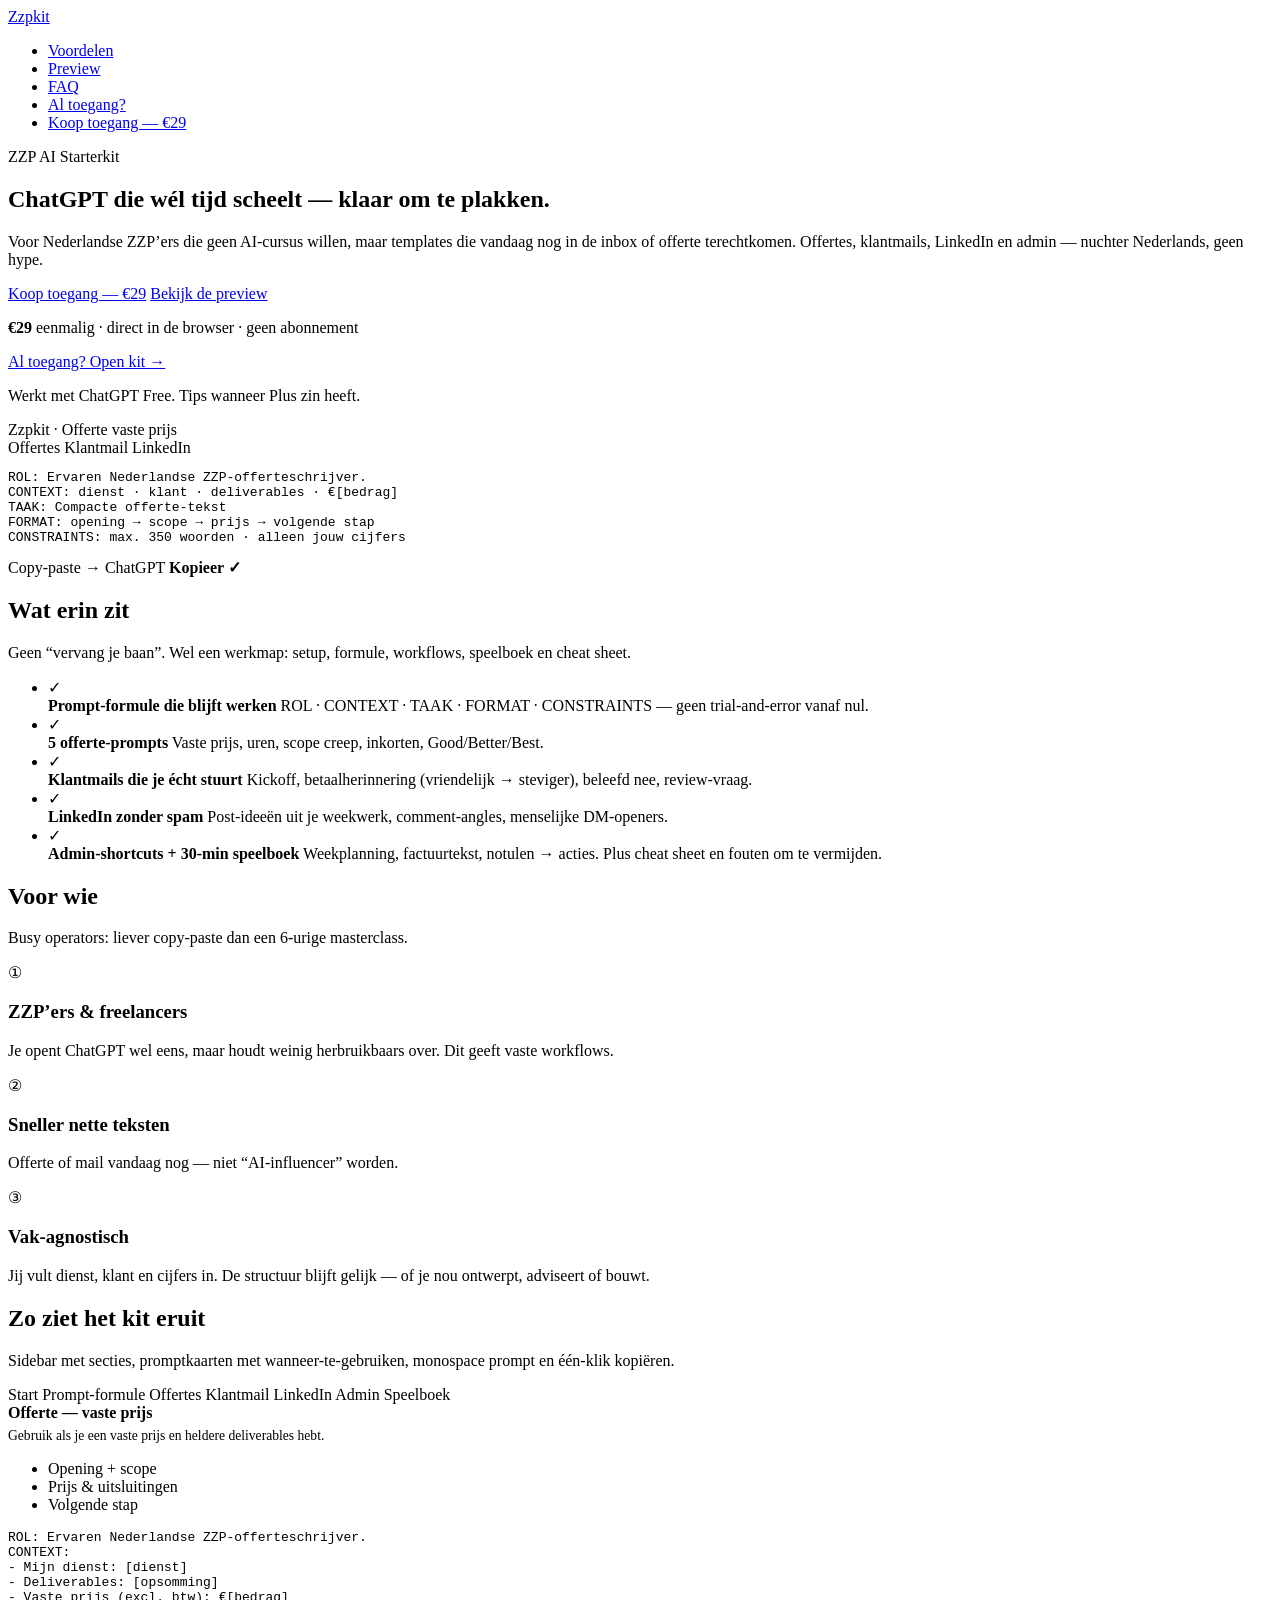
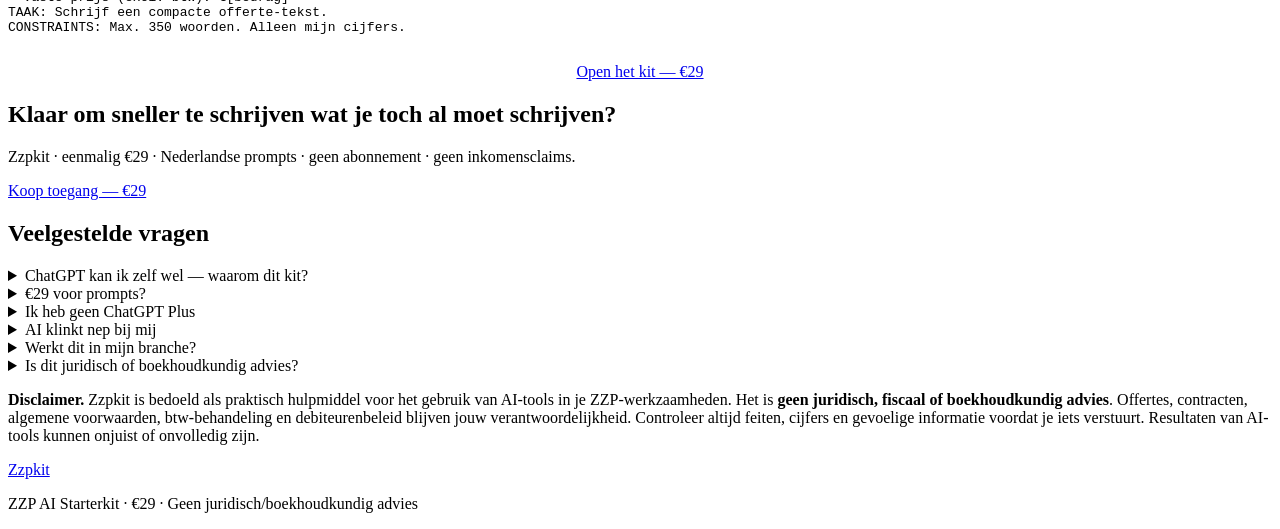
==== index.html @ 6aaef789 "Zzpkit site with access gate + Pages workflow" ====
<!DOCTYPE html>
<html lang="nl">
<head>
  <meta charset="utf-8" />
  <meta name="viewport" content="width=device-width, initial-scale=1" />
  <title>Zzpkit — ChatGPT-workflows voor ZZP’ers</title>
  <meta name="description" content="Zzpkit: kant-en-klare ChatGPT-prompts voor offertes, klantmails, LinkedIn en admin. Voor Nederlandse ZZP’ers. €29. Geen hype." />
  <link rel="icon" href="favicon.svg" type="image/svg+xml" />
  <link rel="preconnect" href="https://fonts.googleapis.com" />
  <link rel="preconnect" href="https://fonts.gstatic.com" crossorigin />
  <link href="https://fonts.googleapis.com/css2?family=DM+Sans:ital,opsz,wght@0,9..40,400;0,9..40,500;0,9..40,600;0,9..40,700;1,9..40,400&family=Fraunces:opsz,wght@9..144,500;9..144,600;9..144,700&family=IBM+Plex+Mono:wght@400;500&display=swap" rel="stylesheet" />
  <link rel="stylesheet" href="styles.css" />
</head>
<body>
  <header class="site-header">
    <div class="container inner">
      <a class="logo" href="index.html">Zzp<span>kit</span></a>
      <nav aria-label="Hoofdmenu">
        <ul class="nav-links">
          <li><a href="#voordelen">Voordelen</a></li>
          <li><a href="#preview">Preview</a></li>
          <li><a href="#faq">FAQ</a></li>
          <li><a href="app.html">Al toegang?</a></li>
          <li><a class="btn btn-primary btn-sm" href="app.html">Koop toegang — €29</a></li>
        </ul>
      </nav>
      <a class="btn btn-primary btn-sm" href="app.html" style="display:none" id="mobile-cta">€29</a>
    </div>
  </header>

  <main>
    <section class="hero">
      <div class="container hero-grid">
        <div>
          <p class="eyebrow">ZZP AI Starterkit</p>
          <h1>ChatGPT die wél tijd scheelt — klaar om te plakken.</h1>
          <p class="lead">
            Voor Nederlandse ZZP’ers die geen AI-cursus willen, maar templates die vandaag nog in de inbox of offerte terechtkomen.
            Offertes, klantmails, LinkedIn en admin — nuchter Nederlands, geen hype.
          </p>
          <div class="hero-cta">
            <a class="btn btn-primary" href="app.html">Koop toegang — €29</a>
            <a class="btn btn-ghost" href="#preview">Bekijk de preview</a>
          </div>
          <p class="price-tag"><strong>€29</strong> eenmalig · direct in de browser · geen abonnement</p>
          <p><a class="access-link" href="app.html">Al toegang? Open kit →</a></p>
          <p class="trust-line">Werkt met ChatGPT Free. Tips wanneer Plus zin heeft.</p>
        </div>

        <aside class="mock" aria-hidden="true">
          <div class="mock-bar">
            <span class="mock-dot"></span><span class="mock-dot"></span><span class="mock-dot"></span>
            <span class="mock-title">Zzpkit · Offerte vaste prijs</span>
          </div>
          <div class="mock-body">
            <div class="mock-row">
              <span class="mock-chip active">Offertes</span>
              <span class="mock-chip">Klantmail</span>
              <span class="mock-chip">LinkedIn</span>
            </div>
            <pre class="mock-prompt"><span class="hi">ROL:</span> Ervaren Nederlandse ZZP-offerteschrijver.
<span class="hi">CONTEXT:</span> dienst · klant · deliverables · €[bedrag]
<span class="hi">TAAK:</span> Compacte offerte-tekst
<span class="hi">FORMAT:</span> opening → scope → prijs → volgende stap
<span class="hi">CONSTRAINTS:</span> max. 350 woorden · alleen jouw cijfers</pre>
            <div class="mock-footer">
              <span>Copy-paste → ChatGPT</span>
              <span style="color:var(--teal);font-weight:600">Kopieer ✓</span>
            </div>
          </div>
        </aside>
      </div>
    </section>

    <section class="section section-alt" id="voordelen">
      <div class="container">
        <div class="section-head">
          <h2>Wat erin zit</h2>
          <p>Geen “vervang je baan”. Wel een werkmap: setup, formule, workflows, speelboek en cheat sheet.</p>
        </div>
        <ul class="benefit-list">
          <li>
            <span class="check" aria-hidden="true">✓</span>
            <div>
              <strong>Prompt-formule die blijft werken</strong>
              <span>ROL · CONTEXT · TAAK · FORMAT · CONSTRAINTS — geen trial-and-error vanaf nul.</span>
            </div>
          </li>
          <li>
            <span class="check" aria-hidden="true">✓</span>
            <div>
              <strong>5 offerte-prompts</strong>
              <span>Vaste prijs, uren, scope creep, inkorten, Good/Better/Best.</span>
            </div>
          </li>
          <li>
            <span class="check" aria-hidden="true">✓</span>
            <div>
              <strong>Klantmails die je écht stuurt</strong>
              <span>Kickoff, betaalherinnering (vriendelijk → steviger), beleefd nee, review-vraag.</span>
            </div>
          </li>
          <li>
            <span class="check" aria-hidden="true">✓</span>
            <div>
              <strong>LinkedIn zonder spam</strong>
              <span>Post-ideeën uit je weekwerk, comment-angles, menselijke DM-openers.</span>
            </div>
          </li>
          <li>
            <span class="check" aria-hidden="true">✓</span>
            <div>
              <strong>Admin-shortcuts + 30-min speelboek</strong>
              <span>Weekplanning, factuurtekst, notulen → acties. Plus cheat sheet en fouten om te vermijden.</span>
            </div>
          </li>
        </ul>
      </div>
    </section>

    <section class="section">
      <div class="container">
        <div class="section-head">
          <h2>Voor wie</h2>
          <p>Busy operators: liever copy-paste dan een 6-urige masterclass.</p>
        </div>
        <div class="grid-3">
          <article class="card">
            <div class="icon" aria-hidden="true">①</div>
            <h3>ZZP’ers &amp; freelancers</h3>
            <p>Je opent ChatGPT wel eens, maar houdt weinig herbruikbaars over. Dit geeft vaste workflows.</p>
          </article>
          <article class="card">
            <div class="icon" aria-hidden="true">②</div>
            <h3>Sneller nette teksten</h3>
            <p>Offerte of mail vandaag nog — niet “AI-influencer” worden.</p>
          </article>
          <article class="card">
            <div class="icon" aria-hidden="true">③</div>
            <h3>Vak-agnostisch</h3>
            <p>Jij vult dienst, klant en cijfers in. De structuur blijft gelijk — of je nou ontwerpt, adviseert of bouwt.</p>
          </article>
        </div>
      </div>
    </section>

    <section class="section section-alt" id="preview">
      <div class="container">
        <div class="section-head">
          <h2>Zo ziet het kit eruit</h2>
          <p>Sidebar met secties, promptkaarten met wanneer-te-gebruiken, monospace prompt en één-klik kopiëren.</p>
        </div>
        <div class="preview-frame">
          <div class="chrome" aria-hidden="true">
            <span class="on">Start</span>
            <span>Prompt-formule</span>
            <span>Offertes</span>
            <span>Klantmail</span>
            <span>LinkedIn</span>
            <span>Admin</span>
            <span>Speelboek</span>
          </div>
          <div class="preview-inner">
            <div class="preview-side">
              <strong style="font-family:var(--font-serif)">Offerte — vaste prijs</strong>
              <p style="margin:0.4rem 0 0;font-size:0.85rem;color:var(--muted)">Gebruik als je een vaste prijs en heldere deliverables hebt.</p>
              <ul>
                <li>Opening + scope</li>
                <li>Prijs &amp; uitsluitingen</li>
                <li>Volgende stap</li>
              </ul>
            </div>
            <pre class="preview-code">ROL: Ervaren Nederlandse ZZP-offerteschrijver.
CONTEXT:
- Mijn dienst: [dienst]
- Deliverables: [opsomming]
- Vaste prijs (excl. btw): €[bedrag]
TAAK: Schrijf een compacte offerte-tekst.
CONSTRAINTS: Max. 350 woorden. Alleen mijn cijfers.</pre>
          </div>
        </div>
        <p style="text-align:center;margin-top:1.75rem">
          <a class="btn btn-primary" href="app.html">Open het kit — €29</a>
        </p>
      </div>
    </section>

    <section class="section">
      <div class="container">
        <div class="cta-band">
          <h2>Klaar om sneller te schrijven wat je toch al moet schrijven?</h2>
          <p>Zzpkit · eenmalig €29 · Nederlandse prompts · geen abonnement · geen inkomensclaims.</p>
          <a class="btn btn-primary" href="app.html">Koop toegang — €29</a>
        </div>
      </div>
    </section>

    <section class="section section-alt" id="faq">
      <div class="container">
        <div class="section-head">
          <h2>Veelgestelde vragen</h2>
        </div>
        <div class="faq">
          <details>
            <summary>ChatGPT kan ik zelf wel — waarom dit kit?</summary>
            <p>Klopt. Dit scheelt je het uitzoekwerk: bewezen structuur + prompts voor de vier taken die ZZP’ers het meest tijd kosten.</p>
          </details>
          <details>
            <summary>€29 voor prompts?</summary>
            <p>Je koopt geen losse trucs, maar een werkmap: setup, formule, workflows, speelboek en cheat sheet. Eén nette offerte sneller = terugverdiend.</p>
          </details>
          <details>
            <summary>Ik heb geen ChatGPT Plus</summary>
            <p>Free is genoeg om te starten. In het kit staat wanneer Plus wél de moeite waard is.</p>
          </details>
          <details>
            <summary>AI klinkt nep bij mij</summary>
            <p>Daarom: jouw feiten eerst, AI schrijft het concept, jij stuurt. Plus een sectie over fouten — geen geheimen plakken, geen verzonnen prijzen.</p>
          </details>
          <details>
            <summary>Werkt dit in mijn branche?</summary>
            <p>De prompts zijn vak-agnostisch: jij vult dienst, klant en cijfers in. De structuur blijft gelijk.</p>
          </details>
          <details>
            <summary>Is dit juridisch of boekhoudkundig advies?</summary>
            <p>Nee. Zzpkit is een praktisch hulpmiddel voor AI-gebruik in je ZZP-werk. Offertes, voorwaarden en btw blijven jouw verantwoordelijkheid.</p>
          </details>
        </div>
        <p class="disclaimer">
          <strong>Disclaimer.</strong> Zzpkit is bedoeld als praktisch hulpmiddel voor het gebruik van AI-tools in je ZZP-werkzaamheden.
          Het is <strong>geen juridisch, fiscaal of boekhoudkundig advies</strong>. Offertes, contracten, algemene voorwaarden, btw-behandeling
          en debiteurenbeleid blijven jouw verantwoordelijkheid. Controleer altijd feiten, cijfers en gevoelige informatie voordat je iets verstuurt.
          Resultaten van AI-tools kunnen onjuist of onvolledig zijn.
        </p>
      </div>
    </section>
  </main>

  <footer class="site-footer">
    <div class="container inner">
      <a class="logo" href="index.html">Zzp<span>kit</span></a>
      <p>ZZP AI Starterkit · €29 · Geen juridisch/boekhoudkundig advies</p>
    </div>
  </footer>

  <script>
    // Show compact CTA on small screens when nav is hidden
    (function () {
      const cta = document.getElementById("mobile-cta");
      if (!cta) return;
      function sync() {
        cta.style.display = window.matchMedia("(max-width: 900px)").matches ? "inline-flex" : "none";
      }
      sync();
      window.addEventListener("resize", sync);
    })();
  </script>
</body>
</html>
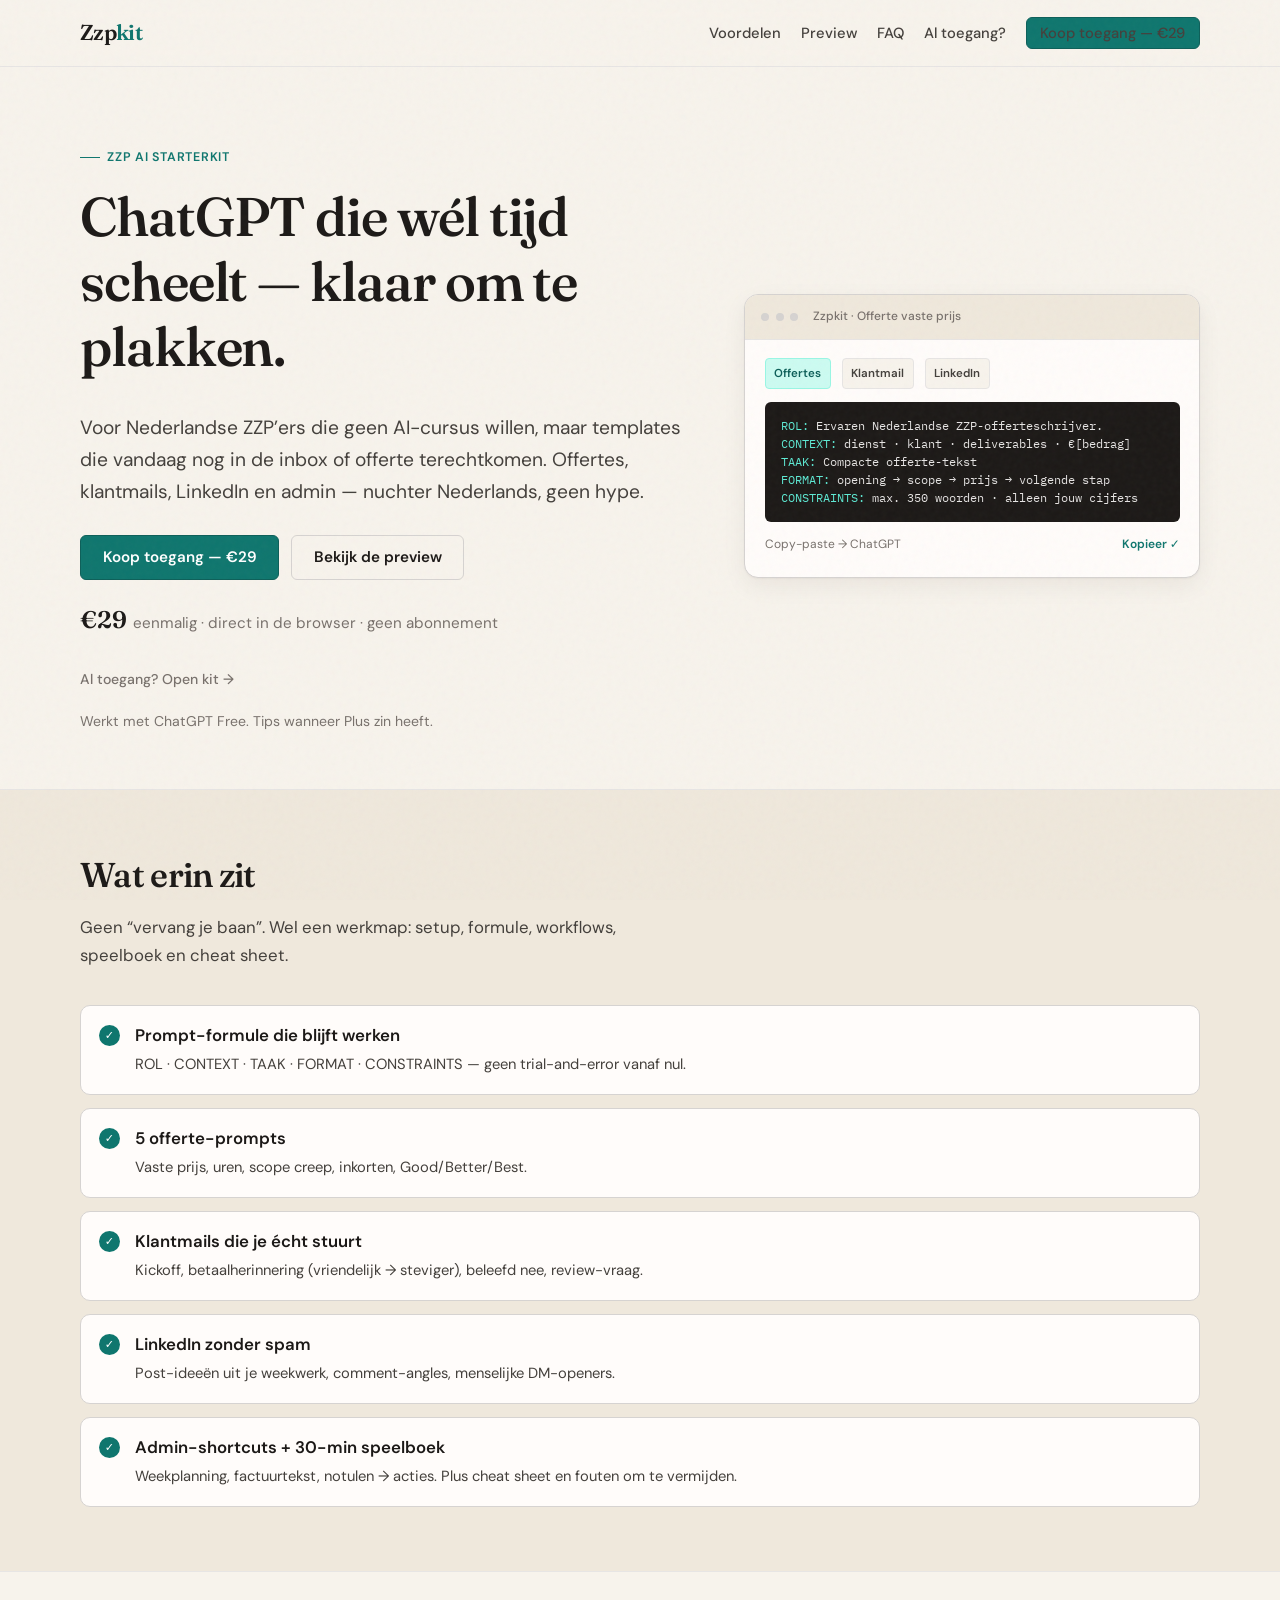
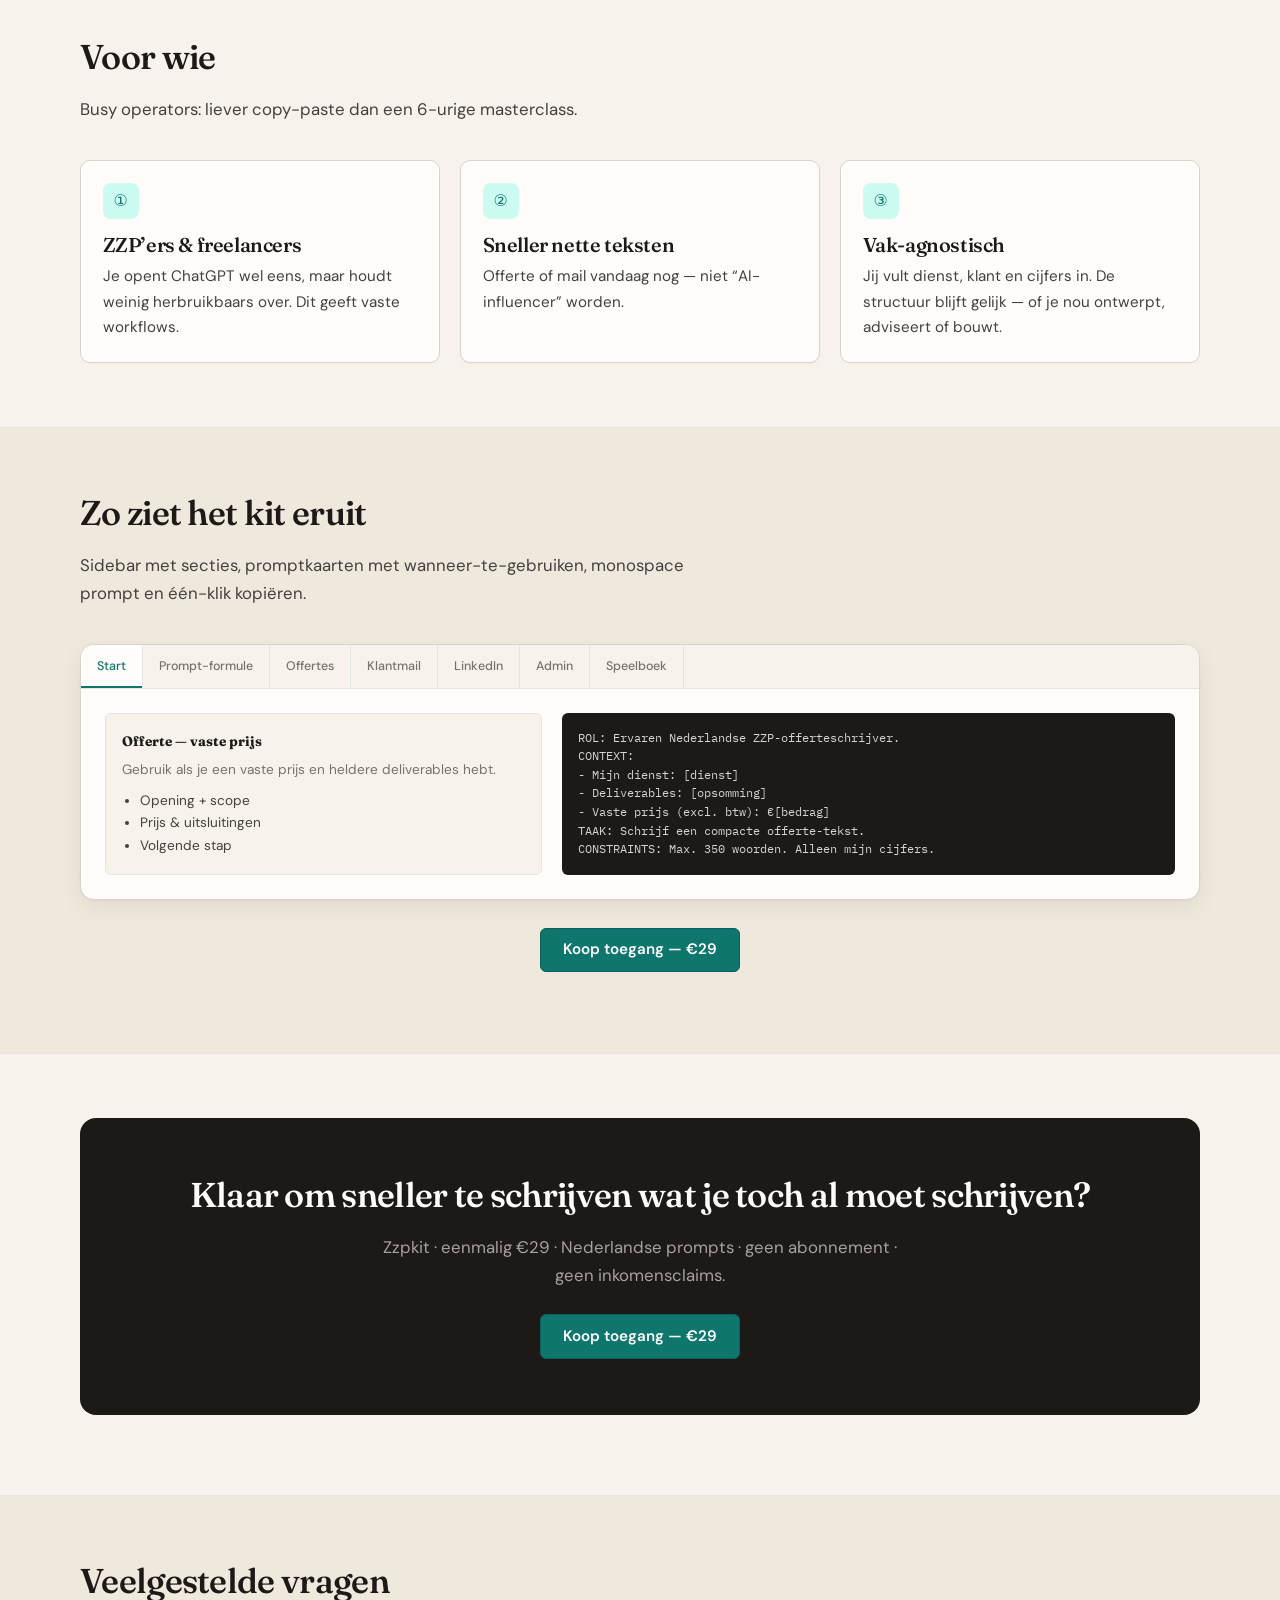
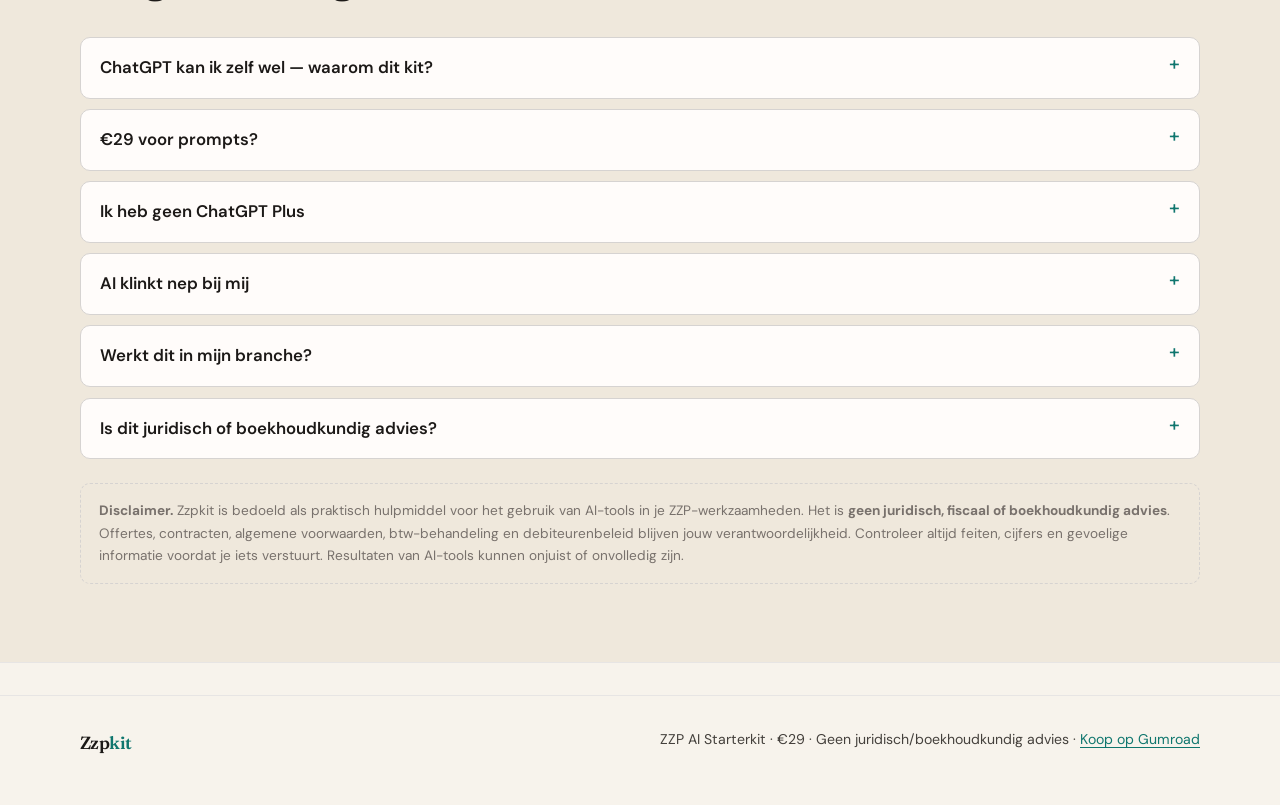
==== commit 46e9a1fa: "Point buy CTAs to Gumroad; add FREE_MARKETING.md" ====
--- a/index.html
+++ b/index.html
@@ -21,10 +21,10 @@
           <li><a href="#preview">Preview</a></li>
           <li><a href="#faq">FAQ</a></li>
           <li><a href="app.html">Al toegang?</a></li>
-          <li><a class="btn btn-primary btn-sm" href="app.html">Koop toegang — €29</a></li>
+          <li><a class="btn btn-primary btn-sm" href="https://gravesam.gumroad.com/l/srbbeq" target="_blank" rel="noopener">Koop toegang — €29</a></li>
         </ul>
       </nav>
-      <a class="btn btn-primary btn-sm" href="app.html" style="display:none" id="mobile-cta">€29</a>
+      <a class="btn btn-primary btn-sm" href="https://gravesam.gumroad.com/l/srbbeq" target="_blank" rel="noopener" style="display:none" id="mobile-cta">€29</a>
     </div>
   </header>
 
@@ -39,7 +39,7 @@
             Offertes, klantmails, LinkedIn en admin — nuchter Nederlands, geen hype.
           </p>
           <div class="hero-cta">
-            <a class="btn btn-primary" href="app.html">Koop toegang — €29</a>
+            <a class="btn btn-primary" href="https://gravesam.gumroad.com/l/srbbeq" target="_blank" rel="noopener">Koop toegang — €29</a>
             <a class="btn btn-ghost" href="#preview">Bekijk de preview</a>
           </div>
           <p class="price-tag"><strong>€29</strong> eenmalig · direct in de browser · geen abonnement</p>
@@ -180,7 +180,7 @@
           </div>
         </div>
         <p style="text-align:center;margin-top:1.75rem">
-          <a class="btn btn-primary" href="app.html">Open het kit — €29</a>
+          <a class="btn btn-primary" href="https://gravesam.gumroad.com/l/srbbeq" target="_blank" rel="noopener">Koop toegang — €29</a>
         </p>
       </div>
     </section>
@@ -190,7 +190,7 @@
         <div class="cta-band">
           <h2>Klaar om sneller te schrijven wat je toch al moet schrijven?</h2>
           <p>Zzpkit · eenmalig €29 · Nederlandse prompts · geen abonnement · geen inkomensclaims.</p>
-          <a class="btn btn-primary" href="app.html">Koop toegang — €29</a>
+          <a class="btn btn-primary" href="https://gravesam.gumroad.com/l/srbbeq" target="_blank" rel="noopener">Koop toegang — €29</a>
         </div>
       </div>
     </section>
@@ -239,7 +239,7 @@
   <footer class="site-footer">
     <div class="container inner">
       <a class="logo" href="index.html">Zzp<span>kit</span></a>
-      <p>ZZP AI Starterkit · €29 · Geen juridisch/boekhoudkundig advies</p>
+      <p>ZZP AI Starterkit · €29 · Geen juridisch/boekhoudkundig advies · <a href="https://gravesam.gumroad.com/l/srbbeq" target="_blank" rel="noopener">Koop op Gumroad</a></p>
     </div>
   </footer>
 
--- a/styles.css
+++ b/styles.css
@@ -0,0 +1,947 @@
+/* Zzpkit — warm paper product UI */
+:root {
+  --cream: #F7F3EC;
+  --cream-deep: #EFE8DC;
+  --ink: #1C1917;
+  --ink-soft: #44403C;
+  --muted: #78716C;
+  --teal: #0F766E;
+  --teal-dark: #0D5F59;
+  --teal-soft: #CCFBF1;
+  --stone: #D6D3D1;
+  --stone-soft: #E7E5E4;
+  --white: #FFFCFA;
+  --danger-soft: #FEF3C7;
+  --radius: 10px;
+  --radius-sm: 6px;
+  --shadow: 0 1px 2px rgba(28, 25, 23, 0.04), 0 8px 24px rgba(28, 25, 23, 0.06);
+  --font-serif: "Fraunces", "Newsreader", Georgia, serif;
+  --font-sans: "DM Sans", system-ui, sans-serif;
+  --font-mono: "IBM Plex Mono", "SF Mono", ui-monospace, monospace;
+  --max: 1120px;
+  --sidebar: 240px;
+}
+
+*, *::before, *::after { box-sizing: border-box; }
+
+html { scroll-behavior: smooth; }
+
+body {
+  margin: 0;
+  font-family: var(--font-sans);
+  font-size: 1.05rem;
+  line-height: 1.65;
+  color: var(--ink);
+  background: var(--cream);
+  -webkit-font-smoothing: antialiased;
+}
+
+/* Subtle paper grain */
+body::before {
+  content: "";
+  pointer-events: none;
+  position: fixed;
+  inset: 0;
+  z-index: 9999;
+  opacity: 0.035;
+  background-image: url("data:image/svg+xml,%3Csvg viewBox='0 0 200 200' xmlns='http://www.w3.org/2000/svg'%3E%3Cfilter id='n'%3E%3CfeTurbulence type='fractalNoise' baseFrequency='0.85' numOctaves='4' stitchTiles='stitch'/%3E%3C/filter%3E%3Crect width='100%25' height='100%25' filter='url(%23n)'/%3E%3C/svg%3E");
+}
+
+img, svg { display: block; max-width: 100%; }
+
+a {
+  color: var(--teal);
+  text-decoration-thickness: 1px;
+  text-underline-offset: 3px;
+}
+a:hover { color: var(--teal-dark); }
+
+:focus-visible {
+  outline: 2px solid var(--teal);
+  outline-offset: 3px;
+}
+
+h1, h2, h3, .serif {
+  font-family: var(--font-serif);
+  font-weight: 550;
+  letter-spacing: -0.02em;
+  line-height: 1.2;
+  color: var(--ink);
+}
+
+h1 { font-size: clamp(2.2rem, 5vw, 3.4rem); margin: 0 0 0.6em; }
+h2 { font-size: clamp(1.6rem, 3vw, 2.15rem); margin: 0 0 0.55em; }
+h3 { font-size: 1.25rem; margin: 0 0 0.4em; }
+
+p { margin: 0 0 1em; color: var(--ink-soft); }
+.lead { font-size: 1.2rem; color: var(--ink-soft); max-width: 38em; }
+
+.container {
+  width: min(100% - 2.5rem, var(--max));
+  margin-inline: auto;
+}
+
+/* —— Buttons —— */
+.btn {
+  display: inline-flex;
+  align-items: center;
+  justify-content: center;
+  gap: 0.5rem;
+  font-family: var(--font-sans);
+  font-size: 0.95rem;
+  font-weight: 600;
+  line-height: 1;
+  padding: 0.85rem 1.35rem;
+  border-radius: var(--radius-sm);
+  border: 1px solid transparent;
+  cursor: pointer;
+  text-decoration: none;
+  transition: background 0.15s ease, color 0.15s ease, border-color 0.15s ease, transform 0.1s ease;
+}
+.btn:active { transform: translateY(1px); }
+.btn-primary {
+  background: var(--teal);
+  color: #fff;
+  border-color: var(--teal-dark);
+}
+.btn-primary:hover { background: var(--teal-dark); color: #fff; }
+.btn-ghost {
+  background: transparent;
+  color: var(--ink);
+  border-color: var(--stone);
+}
+.btn-ghost:hover { background: var(--cream-deep); color: var(--ink); }
+.btn-sm {
+  padding: 0.5rem 0.85rem;
+  font-size: 0.82rem;
+  font-weight: 600;
+}
+.btn-copy {
+  background: var(--white);
+  border: 1px solid var(--stone);
+  color: var(--ink);
+  flex-shrink: 0;
+}
+.btn-copy:hover { border-color: var(--teal); color: var(--teal); }
+.btn-copy.is-copied {
+  background: var(--teal-soft);
+  border-color: var(--teal);
+  color: var(--teal-dark);
+}
+
+/* —— Site header (marketing) —— */
+.site-header {
+  position: sticky;
+  top: 0;
+  z-index: 50;
+  background: rgba(247, 243, 236, 0.88);
+  backdrop-filter: blur(10px);
+  border-bottom: 1px solid var(--stone-soft);
+}
+.site-header .inner {
+  display: flex;
+  align-items: center;
+  justify-content: space-between;
+  padding: 0.95rem 0;
+  gap: 1rem;
+}
+.logo {
+  font-family: var(--font-serif);
+  font-size: 1.35rem;
+  font-weight: 600;
+  color: var(--ink);
+  text-decoration: none;
+  letter-spacing: -0.03em;
+}
+.logo span { color: var(--teal); }
+.nav-links {
+  display: flex;
+  align-items: center;
+  gap: 1.25rem;
+  list-style: none;
+  margin: 0;
+  padding: 0;
+}
+.nav-links a {
+  color: var(--ink-soft);
+  text-decoration: none;
+  font-size: 0.92rem;
+  font-weight: 500;
+}
+.nav-links a:hover { color: var(--ink); }
+
+/* —— Hero —— */
+.hero {
+  padding: 4.5rem 0 3.5rem;
+  position: relative;
+}
+.hero-grid {
+  display: grid;
+  grid-template-columns: 1.15fr 0.85fr;
+  gap: 3rem;
+  align-items: center;
+}
+.eyebrow {
+  display: inline-flex;
+  align-items: center;
+  gap: 0.45rem;
+  font-size: 0.78rem;
+  letter-spacing: 0.06em;
+  text-transform: uppercase;
+  color: var(--teal);
+  margin-bottom: 1rem;
+  font-weight: 600;
+}
+.eyebrow::before {
+  content: "";
+  width: 1.25rem;
+  height: 1px;
+  background: var(--teal);
+}
+.hero-cta {
+  display: flex;
+  flex-wrap: wrap;
+  gap: 0.75rem;
+  margin: 1.75rem 0 1.25rem;
+}
+.price-tag {
+  display: inline-flex;
+  align-items: baseline;
+  gap: 0.4rem;
+  font-size: 0.95rem;
+  color: var(--muted);
+}
+.price-tag strong {
+  font-family: var(--font-serif);
+  font-size: 1.5rem;
+  color: var(--ink);
+  font-weight: 600;
+}
+.trust-line {
+  font-size: 0.88rem;
+  color: var(--muted);
+  margin: 0;
+}
+
+/* UI mock card */
+.mock {
+  background: var(--white);
+  border: 1px solid var(--stone);
+  border-radius: 14px;
+  box-shadow: var(--shadow);
+  overflow: hidden;
+}
+.mock-bar {
+  display: flex;
+  align-items: center;
+  gap: 0.4rem;
+  padding: 0.75rem 1rem;
+  background: var(--cream-deep);
+  border-bottom: 1px solid var(--stone-soft);
+}
+.mock-dot {
+  width: 8px; height: 8px; border-radius: 50%;
+  background: var(--stone);
+}
+.mock-title {
+  margin-left: 0.5rem;
+  font-size: 0.75rem;
+  color: var(--muted);
+  font-weight: 500;
+}
+.mock-body { padding: 1.15rem 1.2rem 1.35rem; }
+.mock-row {
+  display: flex;
+  gap: 0.65rem;
+  margin-bottom: 0.85rem;
+}
+.mock-chip {
+  font-size: 0.72rem;
+  font-weight: 600;
+  padding: 0.3rem 0.55rem;
+  border-radius: 4px;
+  background: var(--cream);
+  border: 1px solid var(--stone-soft);
+  color: var(--ink-soft);
+}
+.mock-chip.active {
+  background: var(--teal-soft);
+  border-color: #99F6E4;
+  color: var(--teal-dark);
+}
+.mock-prompt {
+  font-family: var(--font-mono);
+  font-size: 0.72rem;
+  line-height: 1.55;
+  background: #1C1917;
+  color: #E7E5E4;
+  padding: 0.95rem 1rem;
+  border-radius: var(--radius-sm);
+  white-space: pre-wrap;
+  margin: 0 0 0.85rem;
+}
+.mock-prompt .hi { color: #5EEAD4; }
+.mock-footer {
+  display: flex;
+  justify-content: space-between;
+  align-items: center;
+  font-size: 0.75rem;
+  color: var(--muted);
+}
+
+/* —— Sections —— */
+.section { padding: 4rem 0; }
+.section-alt { background: var(--cream-deep); border-block: 1px solid var(--stone-soft); }
+.section-head {
+  max-width: 36em;
+  margin-bottom: 2.25rem;
+}
+.section-head p { margin-bottom: 0; }
+
+.grid-3 {
+  display: grid;
+  grid-template-columns: repeat(3, 1fr);
+  gap: 1.25rem;
+}
+.grid-2 {
+  display: grid;
+  grid-template-columns: repeat(2, 1fr);
+  gap: 1.25rem;
+}
+
+.card {
+  background: var(--white);
+  border: 1px solid var(--stone);
+  border-radius: var(--radius);
+  padding: 1.4rem 1.35rem;
+  box-shadow: 0 1px 0 rgba(28,25,23,0.03);
+}
+.card .icon {
+  width: 36px; height: 36px;
+  display: grid; place-items: center;
+  border-radius: 8px;
+  background: var(--teal-soft);
+  color: var(--teal);
+  margin-bottom: 0.9rem;
+  font-size: 1rem;
+}
+.card h3 { margin-bottom: 0.35em; }
+.card p:last-child { margin-bottom: 0; font-size: 0.95rem; }
+
+.benefit-list {
+  list-style: none;
+  margin: 0;
+  padding: 0;
+  display: grid;
+  gap: 0.85rem;
+}
+.benefit-list li {
+  display: grid;
+  grid-template-columns: 1.5rem 1fr;
+  gap: 0.75rem;
+  align-items: start;
+  padding: 1rem 1.1rem;
+  background: var(--white);
+  border: 1px solid var(--stone);
+  border-radius: var(--radius);
+}
+.benefit-list .check {
+  width: 1.35rem; height: 1.35rem;
+  border-radius: 50%;
+  background: var(--teal);
+  color: #fff;
+  display: grid; place-items: center;
+  font-size: 0.7rem;
+  margin-top: 0.15rem;
+}
+.benefit-list strong { display: block; color: var(--ink); font-weight: 600; }
+.benefit-list span { font-size: 0.92rem; color: var(--ink-soft); }
+
+/* Preview strip */
+.preview-frame {
+  border: 1px solid var(--stone);
+  border-radius: 14px;
+  overflow: hidden;
+  background: var(--white);
+  box-shadow: var(--shadow);
+}
+.preview-frame .chrome {
+  display: flex;
+  gap: 0;
+  border-bottom: 1px solid var(--stone-soft);
+  background: var(--cream);
+  overflow-x: auto;
+}
+.preview-frame .chrome span {
+  padding: 0.7rem 1rem;
+  font-size: 0.78rem;
+  font-weight: 500;
+  color: var(--muted);
+  white-space: nowrap;
+  border-right: 1px solid var(--stone-soft);
+}
+.preview-frame .chrome span.on {
+  background: var(--white);
+  color: var(--teal);
+  box-shadow: inset 0 -2px 0 var(--teal);
+}
+.preview-inner { padding: 1.5rem; display: grid; grid-template-columns: 1fr 1.4fr; gap: 1.25rem; }
+.preview-side {
+  background: var(--cream);
+  border: 1px solid var(--stone-soft);
+  border-radius: var(--radius-sm);
+  padding: 1rem;
+  font-size: 0.85rem;
+}
+.preview-side ul { margin: 0.5rem 0 0; padding-left: 1.1rem; color: var(--ink-soft); }
+.preview-code {
+  font-family: var(--font-mono);
+  font-size: 0.75rem;
+  line-height: 1.55;
+  background: #1C1917;
+  color: #D6D3D1;
+  padding: 1rem;
+  border-radius: var(--radius-sm);
+  margin: 0;
+  white-space: pre-wrap;
+}
+
+/* CTA band */
+.cta-band {
+  text-align: center;
+  padding: 3.5rem 1.5rem;
+  background: var(--ink);
+  color: #E7E5E4;
+  border-radius: 16px;
+  margin: 0 0 1rem;
+}
+.cta-band h2 { color: #FFFCFA; }
+.cta-band p { color: #A8A29E; max-width: 32em; margin-inline: auto; }
+.cta-band .btn-primary { margin-top: 0.5rem; }
+
+/* FAQ */
+.faq details {
+  background: var(--white);
+  border: 1px solid var(--stone);
+  border-radius: var(--radius);
+  padding: 1rem 1.2rem;
+  margin-bottom: 0.65rem;
+}
+.faq summary {
+  cursor: pointer;
+  font-weight: 600;
+  color: var(--ink);
+  list-style: none;
+  display: flex;
+  justify-content: space-between;
+  gap: 1rem;
+}
+.faq summary::-webkit-details-marker { display: none; }
+.faq summary::after {
+  content: "+";
+  color: var(--teal);
+  font-weight: 500;
+  font-size: 1.2rem;
+  line-height: 1;
+}
+.faq details[open] summary::after { content: "−"; }
+.faq details p {
+  margin: 0.75rem 0 0.15rem;
+  font-size: 0.95rem;
+}
+
+.disclaimer {
+  font-size: 0.85rem;
+  color: var(--muted);
+  background: var(--cream-deep);
+  border: 1px dashed var(--stone);
+  border-radius: var(--radius);
+  padding: 1rem 1.15rem;
+  margin-top: 1.5rem;
+}
+
+/* Footer */
+.site-footer {
+  border-top: 1px solid var(--stone-soft);
+  padding: 2rem 0 2.5rem;
+  margin-top: 2rem;
+}
+.site-footer .inner {
+  display: flex;
+  flex-wrap: wrap;
+  justify-content: space-between;
+  gap: 1rem;
+  font-size: 0.88rem;
+  color: var(--muted);
+}
+.site-footer .logo { font-size: 1.1rem; }
+
+/* ========================================
+   APP LAYOUT
+   ======================================== */
+.app-body { min-height: 100vh; }
+
+.app-top {
+  position: sticky;
+  top: 0;
+  z-index: 60;
+  display: flex;
+  align-items: center;
+  justify-content: space-between;
+  gap: 1rem;
+  padding: 0.75rem 1.25rem;
+  background: rgba(247, 243, 236, 0.92);
+  backdrop-filter: blur(10px);
+  border-bottom: 1px solid var(--stone);
+}
+.app-top .brand {
+  font-family: var(--font-serif);
+  font-weight: 600;
+  font-size: 1.15rem;
+  text-decoration: none;
+  color: var(--ink);
+}
+.app-top .brand span { color: var(--teal); }
+.app-top-meta {
+  display: flex;
+  align-items: center;
+  gap: 0.75rem;
+  font-size: 0.82rem;
+  color: var(--muted);
+}
+.app-shell {
+  display: grid;
+  grid-template-columns: var(--sidebar) 1fr;
+  min-height: calc(100vh - 53px);
+}
+
+.app-nav {
+  position: sticky;
+  top: 53px;
+  align-self: start;
+  height: calc(100vh - 53px);
+  overflow-y: auto;
+  padding: 1.25rem 0.85rem;
+  border-right: 1px solid var(--stone);
+  background: var(--cream);
+}
+.app-nav-label {
+  font-size: 0.7rem;
+  font-weight: 600;
+  letter-spacing: 0.08em;
+  text-transform: uppercase;
+  color: var(--muted);
+  padding: 0 0.65rem 0.55rem;
+}
+.app-nav button {
+  width: 100%;
+  text-align: left;
+  font-family: var(--font-sans);
+  font-size: 0.9rem;
+  font-weight: 500;
+  color: var(--ink-soft);
+  background: transparent;
+  border: 1px solid transparent;
+  border-radius: var(--radius-sm);
+  padding: 0.55rem 0.65rem;
+  cursor: pointer;
+  margin-bottom: 0.15rem;
+}
+.app-nav button:hover {
+  background: var(--cream-deep);
+  color: var(--ink);
+}
+.app-nav button.is-active {
+  background: var(--white);
+  border-color: var(--stone);
+  color: var(--teal-dark);
+  font-weight: 600;
+  box-shadow: 0 1px 0 rgba(28,25,23,0.03);
+}
+
+.app-mobile-tabs {
+  display: none;
+  gap: 0.4rem;
+  overflow-x: auto;
+  padding: 0.65rem 1rem;
+  border-bottom: 1px solid var(--stone-soft);
+  background: var(--cream-deep);
+  -webkit-overflow-scrolling: touch;
+}
+.app-mobile-tabs button {
+  flex: 0 0 auto;
+  font-family: var(--font-sans);
+  font-size: 0.78rem;
+  font-weight: 600;
+  padding: 0.45rem 0.75rem;
+  border-radius: 999px;
+  border: 1px solid var(--stone);
+  background: var(--white);
+  color: var(--ink-soft);
+  cursor: pointer;
+  white-space: nowrap;
+}
+.app-mobile-tabs button.is-active {
+  background: var(--teal);
+  border-color: var(--teal-dark);
+  color: #fff;
+}
+
+.app-main {
+  padding: 2rem 2.25rem 4rem;
+  max-width: 820px;
+}
+.app-section { display: none; }
+.app-section.is-visible { display: block; animation: fadeIn 0.25s ease; }
+@keyframes fadeIn {
+  from { opacity: 0; transform: translateY(6px); }
+  to { opacity: 1; transform: none; }
+}
+
+.app-section > .intro {
+  margin-bottom: 1.75rem;
+  padding-bottom: 1.25rem;
+  border-bottom: 1px solid var(--stone-soft);
+}
+.app-section > .intro p { margin-bottom: 0; }
+
+.note {
+  font-size: 0.9rem;
+  background: var(--white);
+  border: 1px solid var(--stone);
+  border-left: 3px solid var(--teal);
+  border-radius: var(--radius-sm);
+  padding: 0.85rem 1rem;
+  margin: 1rem 0 1.5rem;
+  color: var(--ink-soft);
+}
+
+.prompt-card {
+  background: var(--white);
+  border: 1px solid var(--stone);
+  border-radius: var(--radius);
+  margin-bottom: 1.15rem;
+  overflow: hidden;
+}
+.prompt-card-head {
+  display: flex;
+  flex-wrap: wrap;
+  align-items: flex-start;
+  justify-content: space-between;
+  gap: 0.75rem;
+  padding: 1.05rem 1.15rem 0.85rem;
+}
+.prompt-card-head h3 { margin: 0 0 0.25em; font-size: 1.1rem; }
+.when {
+  font-size: 0.88rem;
+  color: var(--muted);
+  margin: 0;
+}
+.prompt-body {
+  margin: 0 1.15rem 1.15rem;
+  padding: 1rem 1.05rem;
+  background: #1C1917;
+  color: #E7E5E4;
+  border-radius: var(--radius-sm);
+  font-family: var(--font-mono);
+  font-size: 0.78rem;
+  line-height: 1.6;
+  white-space: pre-wrap;
+  overflow-x: auto;
+  max-height: 420px;
+  overflow-y: auto;
+}
+
+.skeleton-box {
+  background: var(--white);
+  border: 1px solid var(--stone);
+  border-radius: var(--radius);
+  padding: 1.15rem;
+  margin-bottom: 1rem;
+}
+.skeleton-box pre {
+  margin: 0;
+  font-family: var(--font-mono);
+  font-size: 0.85rem;
+  line-height: 1.65;
+  white-space: pre-wrap;
+  color: var(--ink);
+}
+
+.upgrade-list {
+  list-style: none;
+  padding: 0;
+  margin: 0;
+  display: grid;
+  gap: 0.55rem;
+}
+.upgrade-list li {
+  padding: 0.75rem 0.95rem;
+  background: var(--white);
+  border: 1px solid var(--stone-soft);
+  border-radius: var(--radius-sm);
+  font-size: 0.95rem;
+  color: var(--ink-soft);
+}
+.upgrade-list li::before {
+  content: counter(step) ". ";
+  counter-increment: step;
+  font-weight: 700;
+  color: var(--teal);
+  font-family: var(--font-serif);
+}
+.upgrade-list { counter-reset: step; }
+
+.setup-ol {
+  margin: 0 0 1rem;
+  padding-left: 1.25rem;
+  color: var(--ink-soft);
+}
+.setup-ol li { margin-bottom: 0.45rem; }
+
+.table-wrap {
+  overflow-x: auto;
+  border: 1px solid var(--stone);
+  border-radius: var(--radius);
+  background: var(--white);
+}
+table.play {
+  width: 100%;
+  border-collapse: collapse;
+  font-size: 0.92rem;
+}
+table.play th, table.play td {
+  text-align: left;
+  padding: 0.85rem 1rem;
+  border-bottom: 1px solid var(--stone-soft);
+  vertical-align: top;
+}
+table.play th {
+  background: var(--cream-deep);
+  font-size: 0.75rem;
+  text-transform: uppercase;
+  letter-spacing: 0.05em;
+  color: var(--muted);
+  font-weight: 600;
+}
+table.play tr:last-child td { border-bottom: 0; }
+table.play td:first-child {
+  font-family: var(--font-mono);
+  font-size: 0.8rem;
+  color: var(--teal-dark);
+  white-space: nowrap;
+  width: 5.5rem;
+}
+
+.fault-grid {
+  display: grid;
+  gap: 0.75rem;
+}
+.fault {
+  background: var(--white);
+  border: 1px solid var(--stone);
+  border-radius: var(--radius);
+  padding: 1rem 1.15rem;
+}
+.fault h3 { font-size: 1.05rem; margin-bottom: 0.25em; }
+.fault p { margin: 0; font-size: 0.92rem; }
+
+.cheat-grid {
+  display: grid;
+  gap: 0.55rem;
+}
+.cheat-row {
+  display: grid;
+  grid-template-columns: 8.5rem 1fr;
+  gap: 1rem;
+  padding: 0.85rem 1rem;
+  background: var(--white);
+  border: 1px solid var(--stone);
+  border-radius: var(--radius-sm);
+  font-size: 0.92rem;
+}
+.cheat-row dt {
+  font-weight: 700;
+  color: var(--teal-dark);
+  font-size: 0.82rem;
+  letter-spacing: 0.02em;
+}
+.cheat-row dd { margin: 0; color: var(--ink-soft); }
+
+.app-disclaimer {
+  margin-top: 2.5rem;
+  font-size: 0.8rem;
+  color: var(--muted);
+  border-top: 1px solid var(--stone-soft);
+  padding-top: 1.25rem;
+}
+
+/* Toast */
+.toast {
+  position: fixed;
+  bottom: 1.5rem;
+  right: 1.5rem;
+  background: var(--ink);
+  color: #fff;
+  padding: 0.7rem 1.1rem;
+  border-radius: var(--radius-sm);
+  font-size: 0.85rem;
+  font-weight: 500;
+  opacity: 0;
+  pointer-events: none;
+  transform: translateY(8px);
+  transition: opacity 0.2s ease, transform 0.2s ease;
+  z-index: 100;
+}
+.toast.show { opacity: 1; transform: none; }
+
+/* Responsive */
+@media (max-width: 900px) {
+  .hero-grid { grid-template-columns: 1fr; gap: 2rem; }
+  .grid-3 { grid-template-columns: 1fr; }
+  .grid-2 { grid-template-columns: 1fr; }
+  .preview-inner { grid-template-columns: 1fr; }
+  .nav-links { display: none; }
+  .app-shell { grid-template-columns: 1fr; }
+  .app-nav { display: none; }
+  .app-mobile-tabs { display: flex; }
+  .app-main { padding: 1.35rem 1.1rem 3rem; }
+  .cheat-row { grid-template-columns: 1fr; gap: 0.25rem; }
+}
+
+@media (max-width: 560px) {
+  .hero { padding: 2.75rem 0 2rem; }
+  .section { padding: 2.75rem 0; }
+  .container { width: min(100% - 1.5rem, var(--max)); }
+}
+
+/* —— Soft access gate —— */
+body.is-gated > .app-top,
+body.is-gated > .app-mobile-tabs,
+body.is-gated > .app-shell,
+body.is-gated > .toast {
+  visibility: hidden;
+  pointer-events: none;
+}
+
+.gate {
+  position: fixed;
+  inset: 0;
+  z-index: 200;
+  display: flex;
+  align-items: center;
+  justify-content: center;
+  padding: 1.5rem;
+  background: var(--cream);
+}
+
+.gate-card {
+  width: min(100%, 420px);
+  background: var(--white);
+  border: 1px solid var(--stone);
+  border-radius: 14px;
+  box-shadow: var(--shadow);
+  padding: 2rem 1.75rem 1.75rem;
+}
+
+.gate-eyebrow {
+  display: inline-flex;
+  align-items: center;
+  gap: 0.45rem;
+  font-size: 0.72rem;
+  font-weight: 600;
+  letter-spacing: 0.06em;
+  text-transform: uppercase;
+  color: var(--teal);
+  margin: 0 0 0.75rem;
+}
+
+.gate-eyebrow::before {
+  content: "";
+  width: 1.1rem;
+  height: 1px;
+  background: var(--teal);
+}
+
+.gate-title {
+  font-size: clamp(1.55rem, 4vw, 1.85rem);
+  margin: 0 0 0.5rem;
+}
+
+.gate-lead {
+  font-size: 0.98rem;
+  color: var(--ink-soft);
+  margin: 0 0 1.35rem;
+}
+
+.gate-form {
+  display: flex;
+  flex-direction: column;
+  gap: 0.55rem;
+}
+
+.gate-label {
+  font-size: 0.82rem;
+  font-weight: 600;
+  color: var(--ink);
+}
+
+.gate-input {
+  font-family: var(--font-mono);
+  font-size: 1rem;
+  letter-spacing: 0.04em;
+  padding: 0.85rem 1rem;
+  border: 1px solid var(--stone);
+  border-radius: var(--radius-sm);
+  background: var(--cream);
+  color: var(--ink);
+  width: 100%;
+}
+
+.gate-input:focus {
+  outline: none;
+  border-color: var(--teal);
+  box-shadow: 0 0 0 3px var(--teal-soft);
+}
+
+.gate-input[aria-invalid="true"] {
+  border-color: #B45309;
+  background: var(--danger-soft);
+}
+
+.gate-error {
+  margin: 0;
+  font-size: 0.85rem;
+  color: #92400E;
+}
+
+.gate-submit {
+  margin-top: 0.35rem;
+  width: 100%;
+}
+
+.gate-hint {
+  margin: 1.25rem 0 0;
+  font-size: 0.85rem;
+  color: var(--muted);
+  text-align: center;
+}
+
+.gate-hint a {
+  font-weight: 500;
+}
+
+.access-link {
+  display: inline-block;
+  margin-top: 0.85rem;
+  font-size: 0.88rem;
+  font-weight: 500;
+  color: var(--muted);
+  text-decoration: none;
+}
+
+.access-link:hover {
+  color: var(--teal);
+  text-decoration: underline;
+  text-underline-offset: 3px;
+}
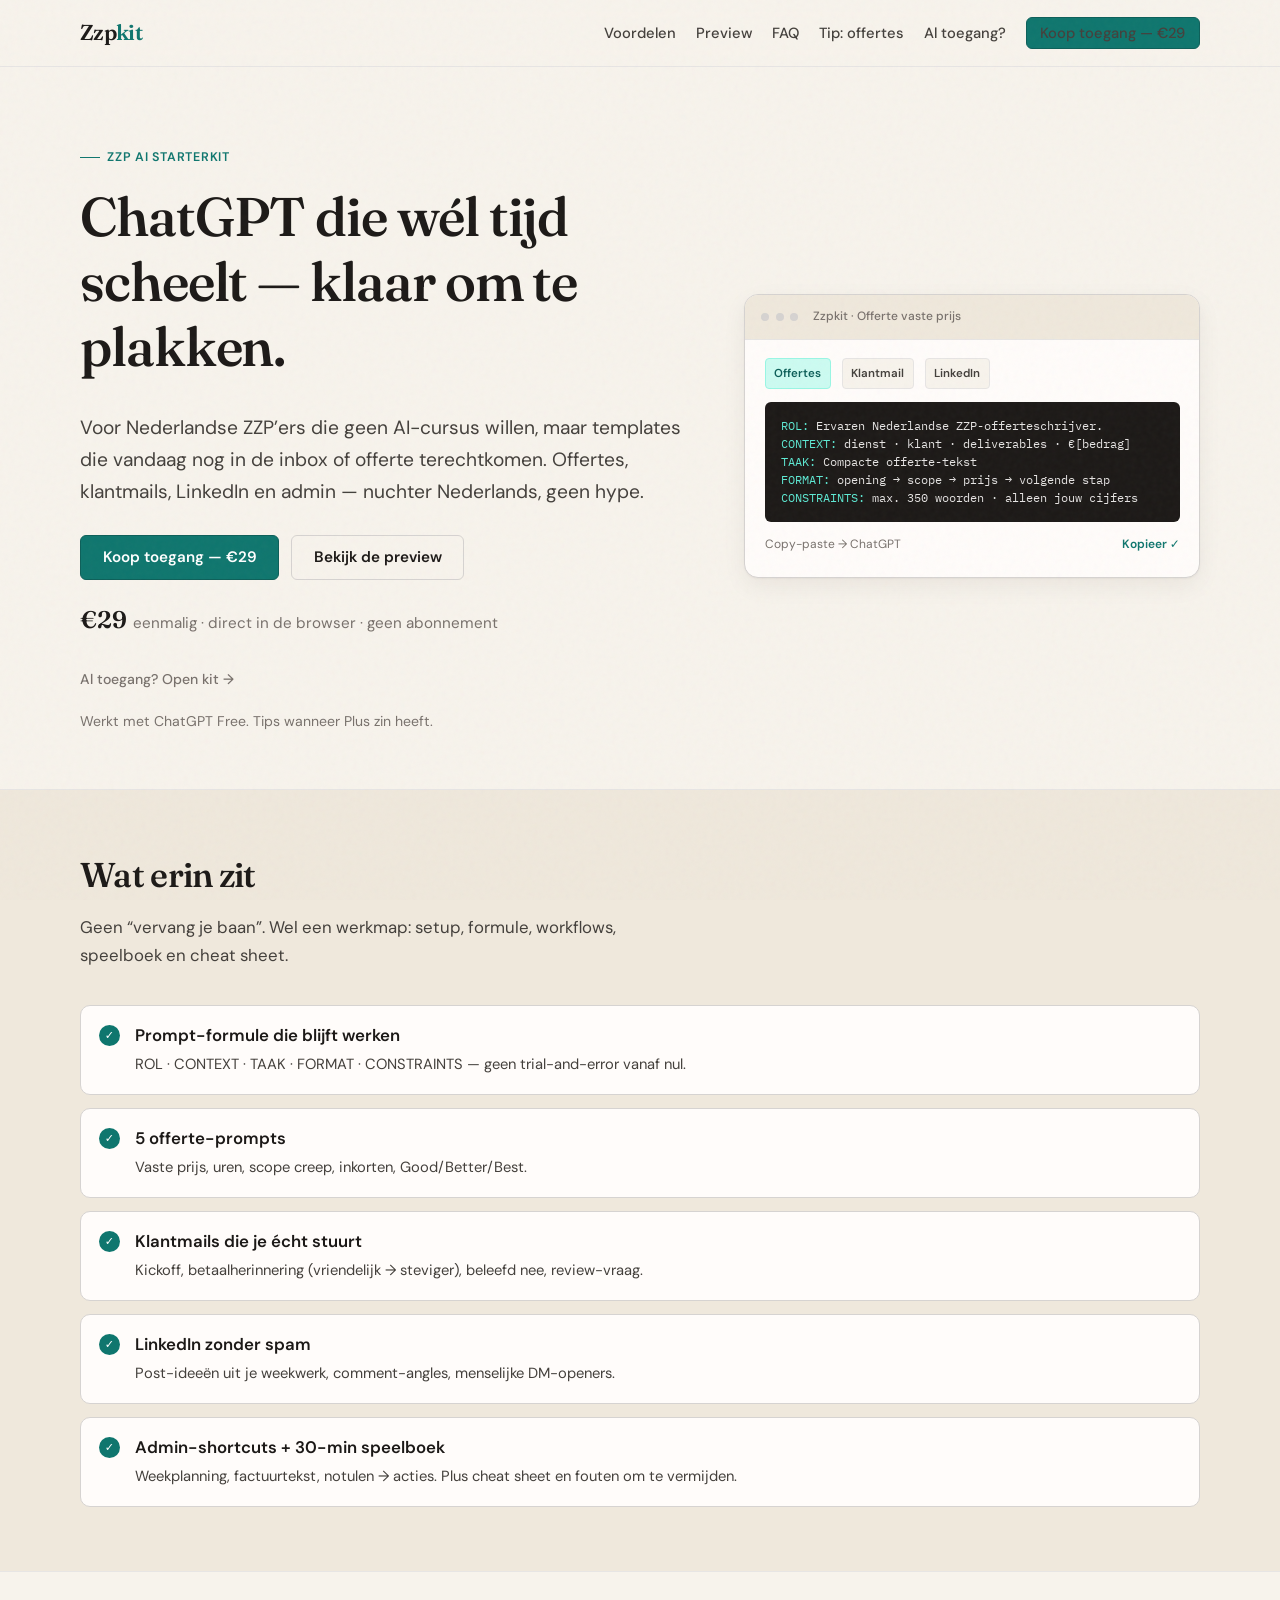
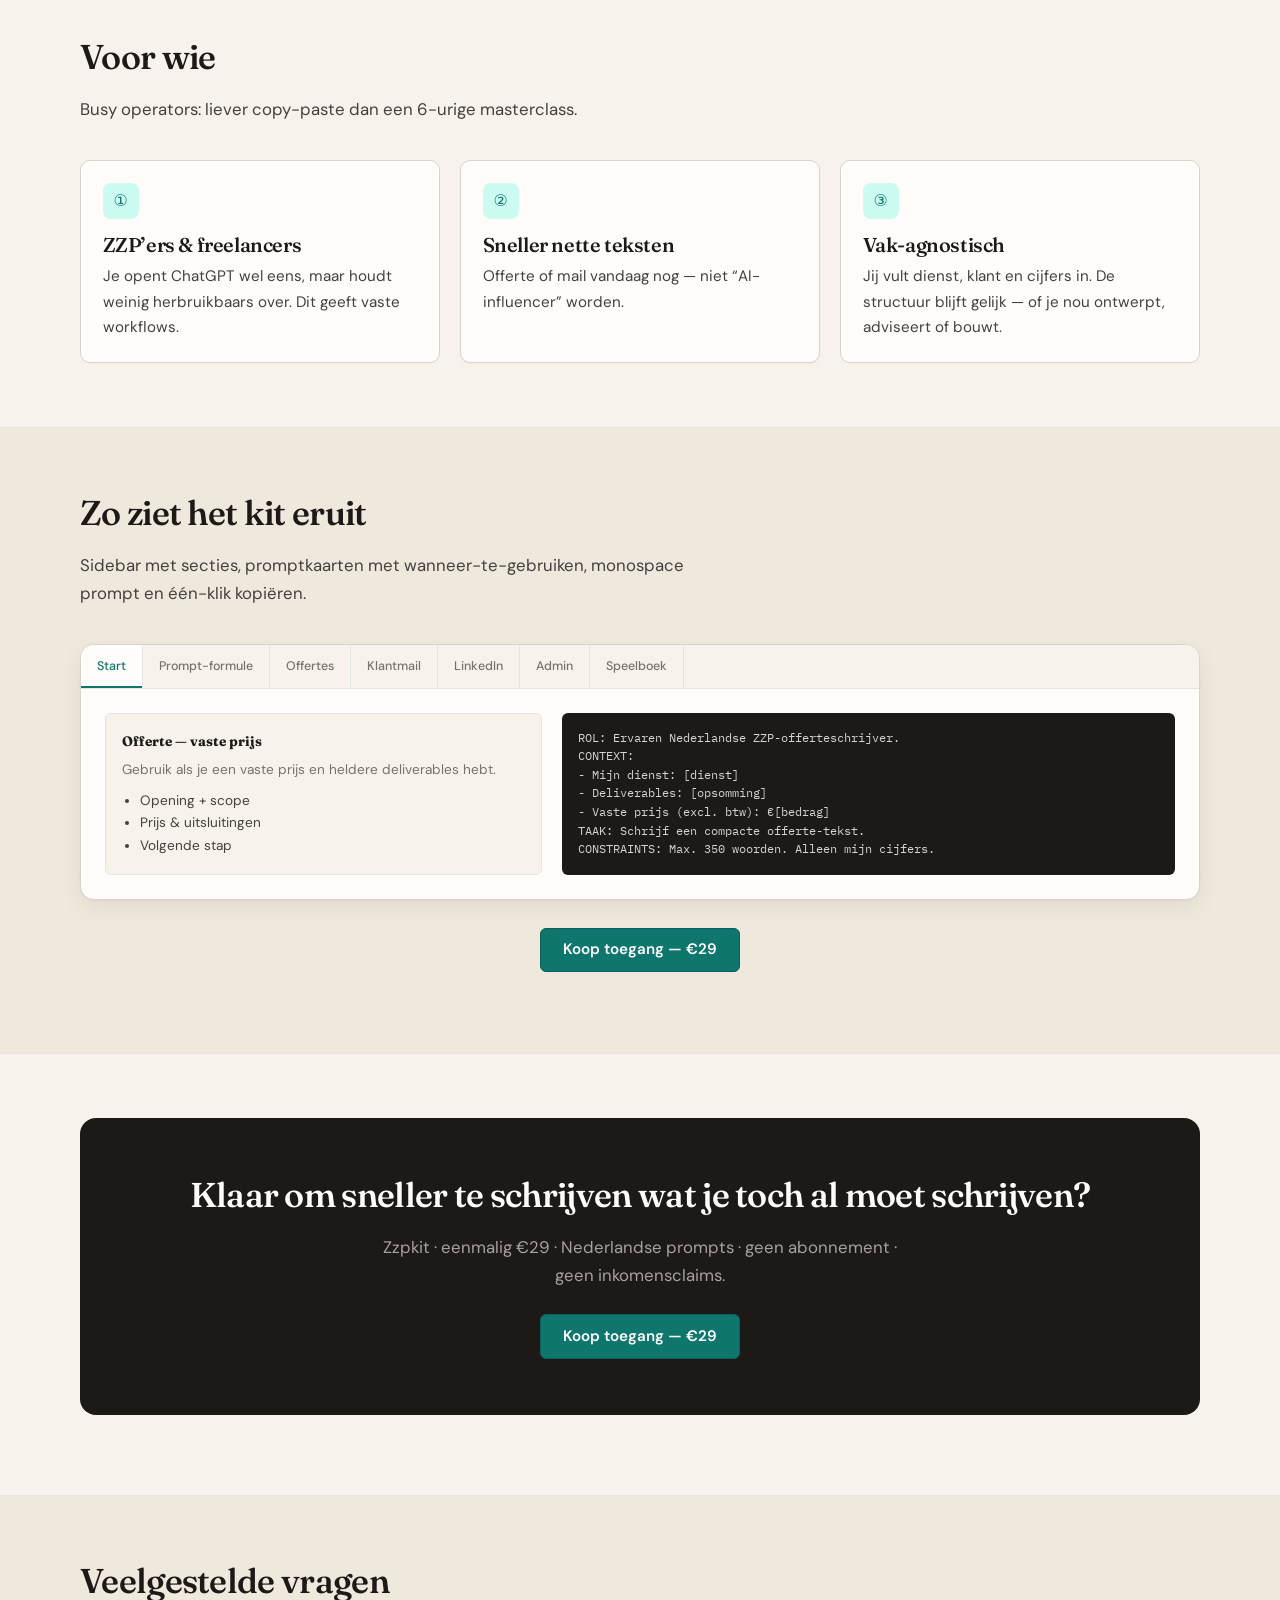
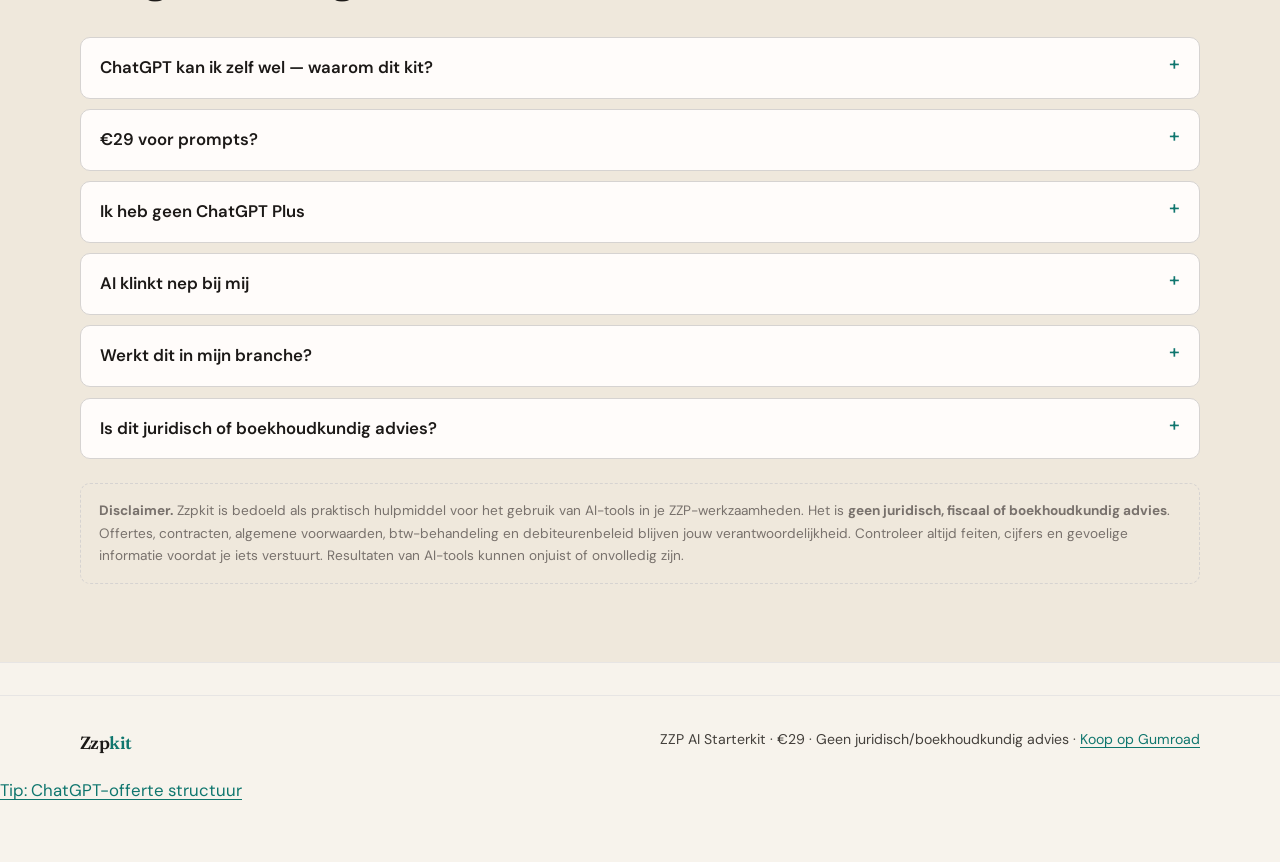
==== commit b812927f: "Add SEO tip page, sitemap, and robots.txt" ====
--- a/index.html
+++ b/index.html
@@ -20,6 +20,7 @@
           <li><a href="#voordelen">Voordelen</a></li>
           <li><a href="#preview">Preview</a></li>
           <li><a href="#faq">FAQ</a></li>
+          <li><a href="blog/chatgpt-offerte-zzp.html">Tip: offertes</a></li>
           <li><a href="app.html">Al toegang?</a></li>
           <li><a class="btn btn-primary btn-sm" href="https://gravesam.gumroad.com/l/srbbeq" target="_blank" rel="noopener">Koop toegang — €29</a></li>
         </ul>
@@ -241,6 +242,7 @@
       <a class="logo" href="index.html">Zzp<span>kit</span></a>
       <p>ZZP AI Starterkit · €29 · Geen juridisch/boekhoudkundig advies · <a href="https://gravesam.gumroad.com/l/srbbeq" target="_blank" rel="noopener">Koop op Gumroad</a></p>
     </div>
+      <p style="margin-top:0.75rem"><a href="blog/chatgpt-offerte-zzp.html">Tip: ChatGPT-offerte structuur</a></p>
   </footer>
 
   <script>
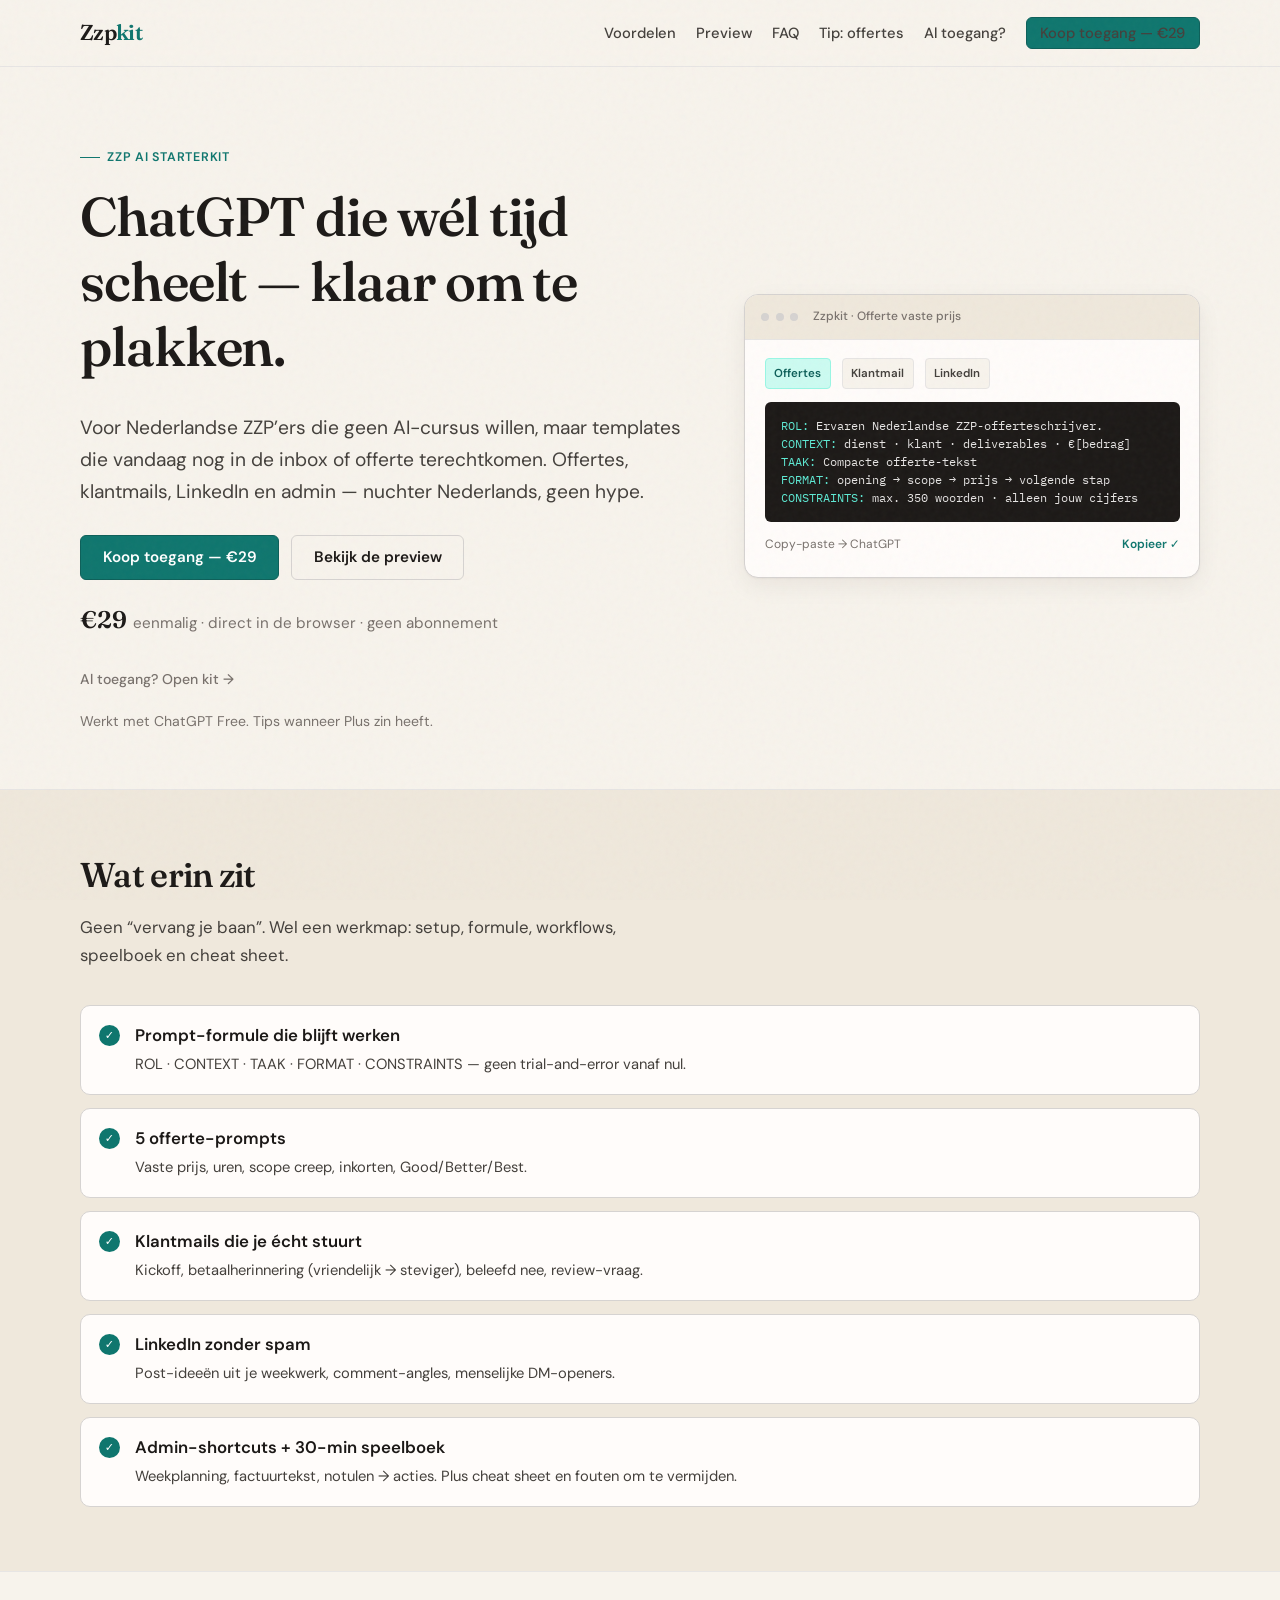
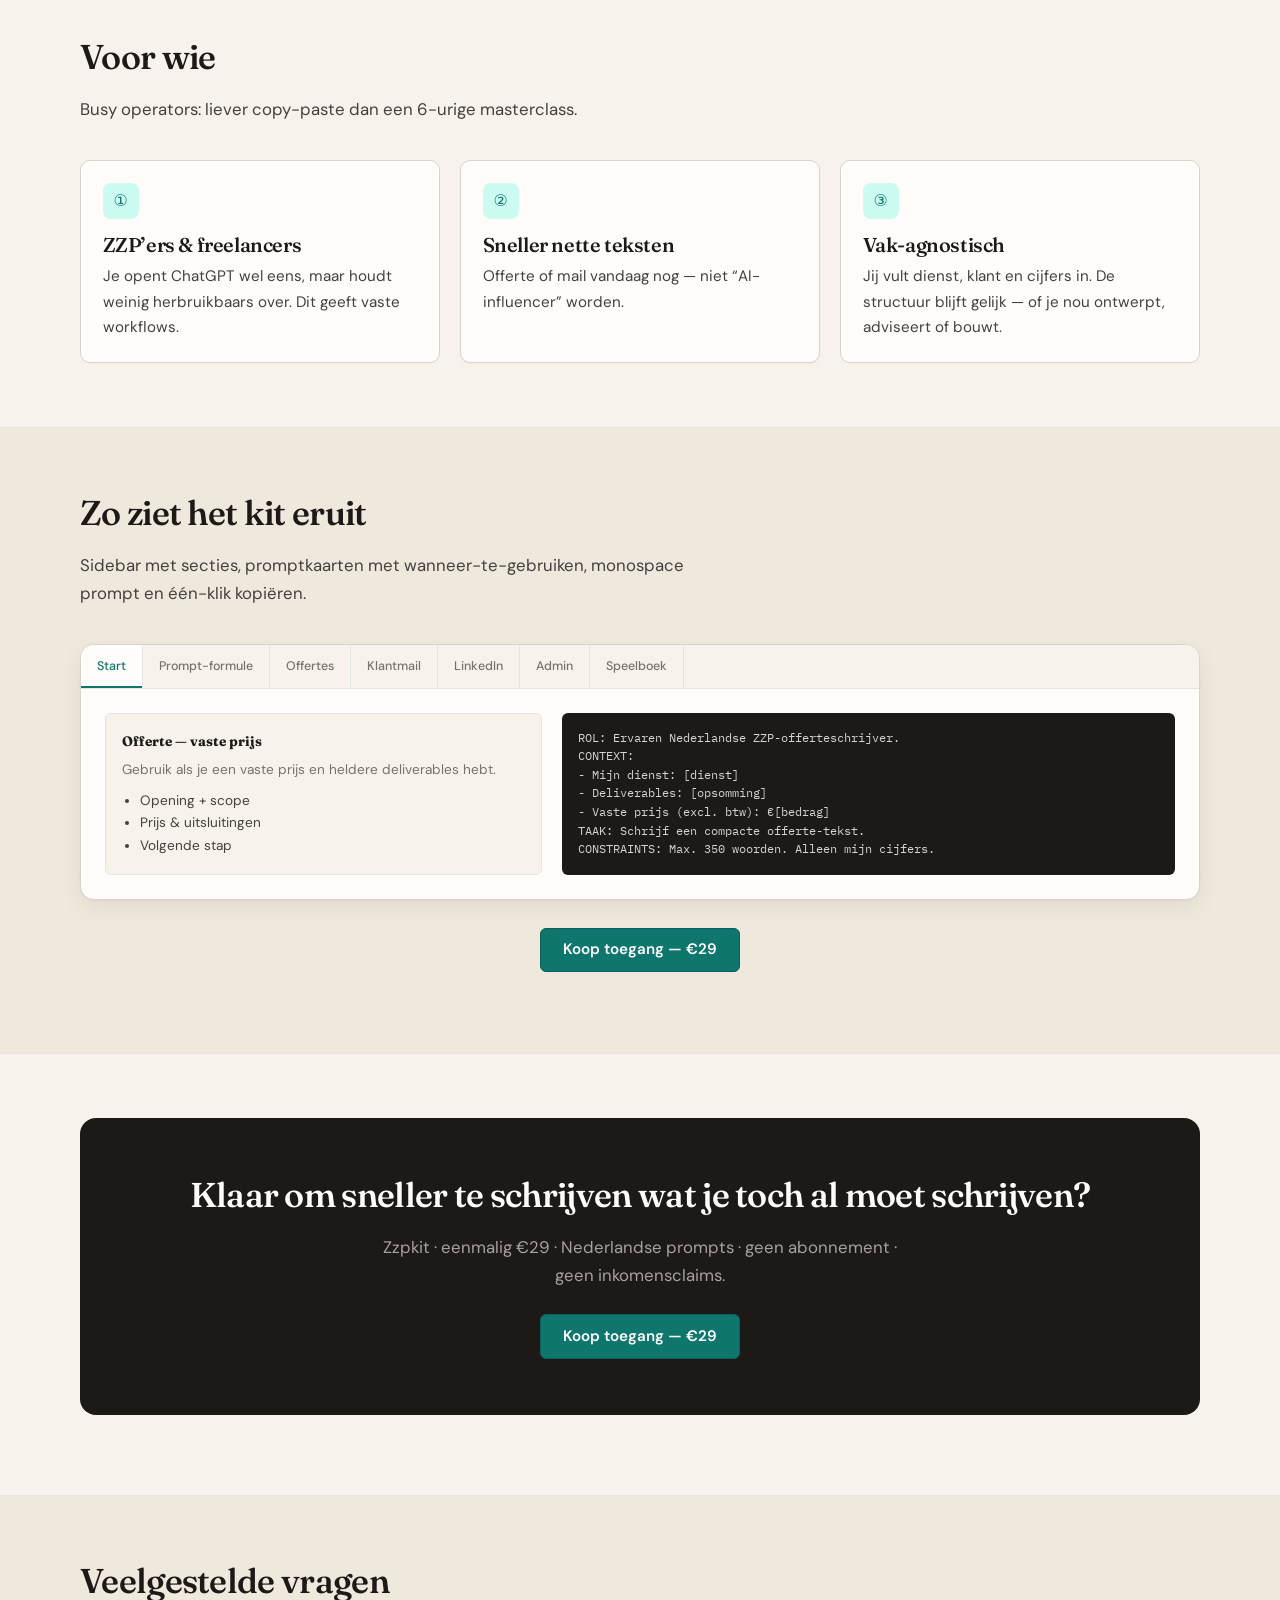
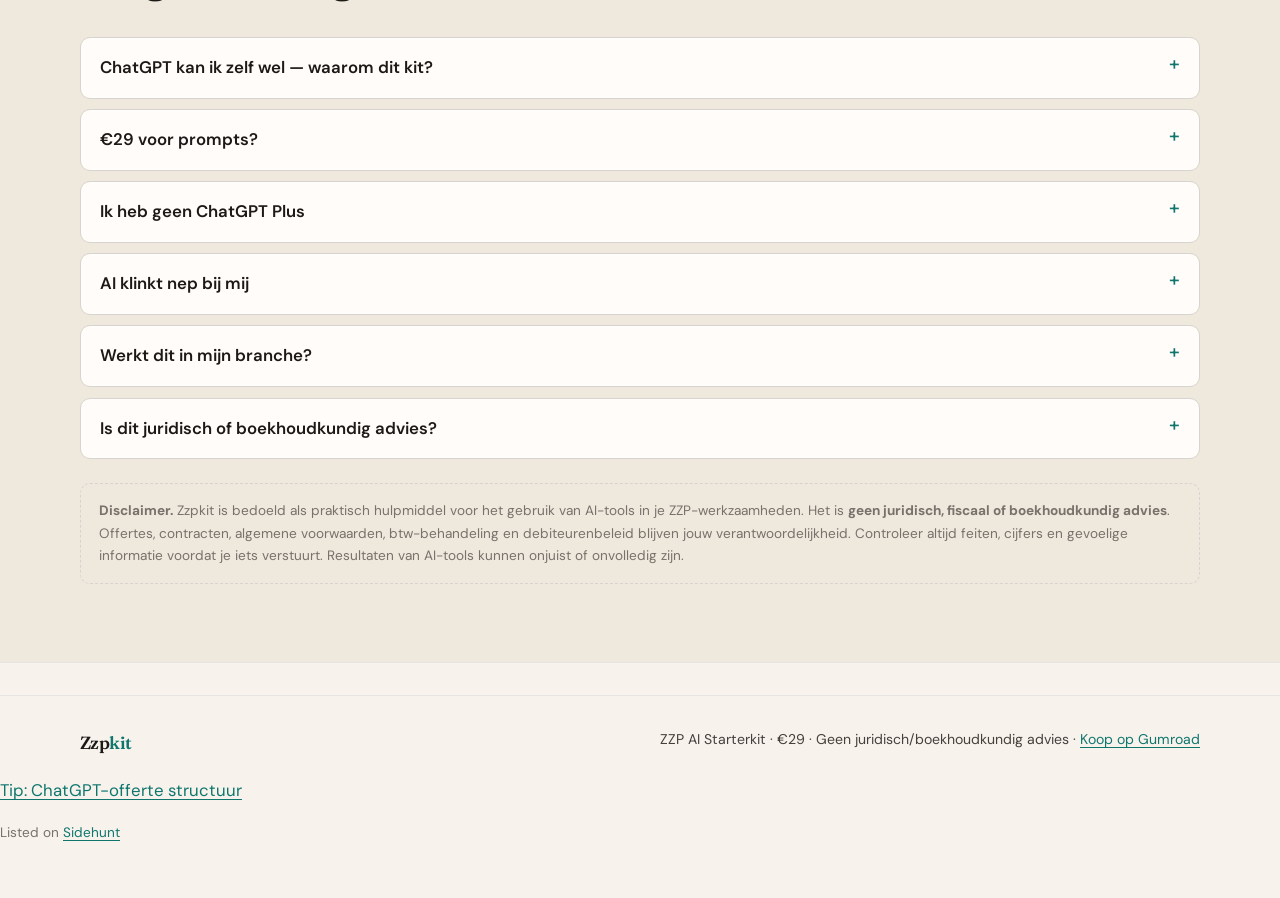
==== commit 1af5ff4e: "Add Sidehunt listing footer link" ====
--- a/index.html
+++ b/index.html
@@ -243,6 +243,8 @@
       <p>ZZP AI Starterkit · €29 · Geen juridisch/boekhoudkundig advies · <a href="https://gravesam.gumroad.com/l/srbbeq" target="_blank" rel="noopener">Koop op Gumroad</a></p>
     </div>
       <p style="margin-top:0.75rem"><a href="blog/chatgpt-offerte-zzp.html">Tip: ChatGPT-offerte structuur</a></p>
+  
+    <p style="margin-top:0.75rem;font-size:0.85rem;color:var(--muted)">Listed on <a href="https://sidehunt.io/" target="_blank" rel="noopener">Sidehunt</a></p>
   </footer>
 
   <script>
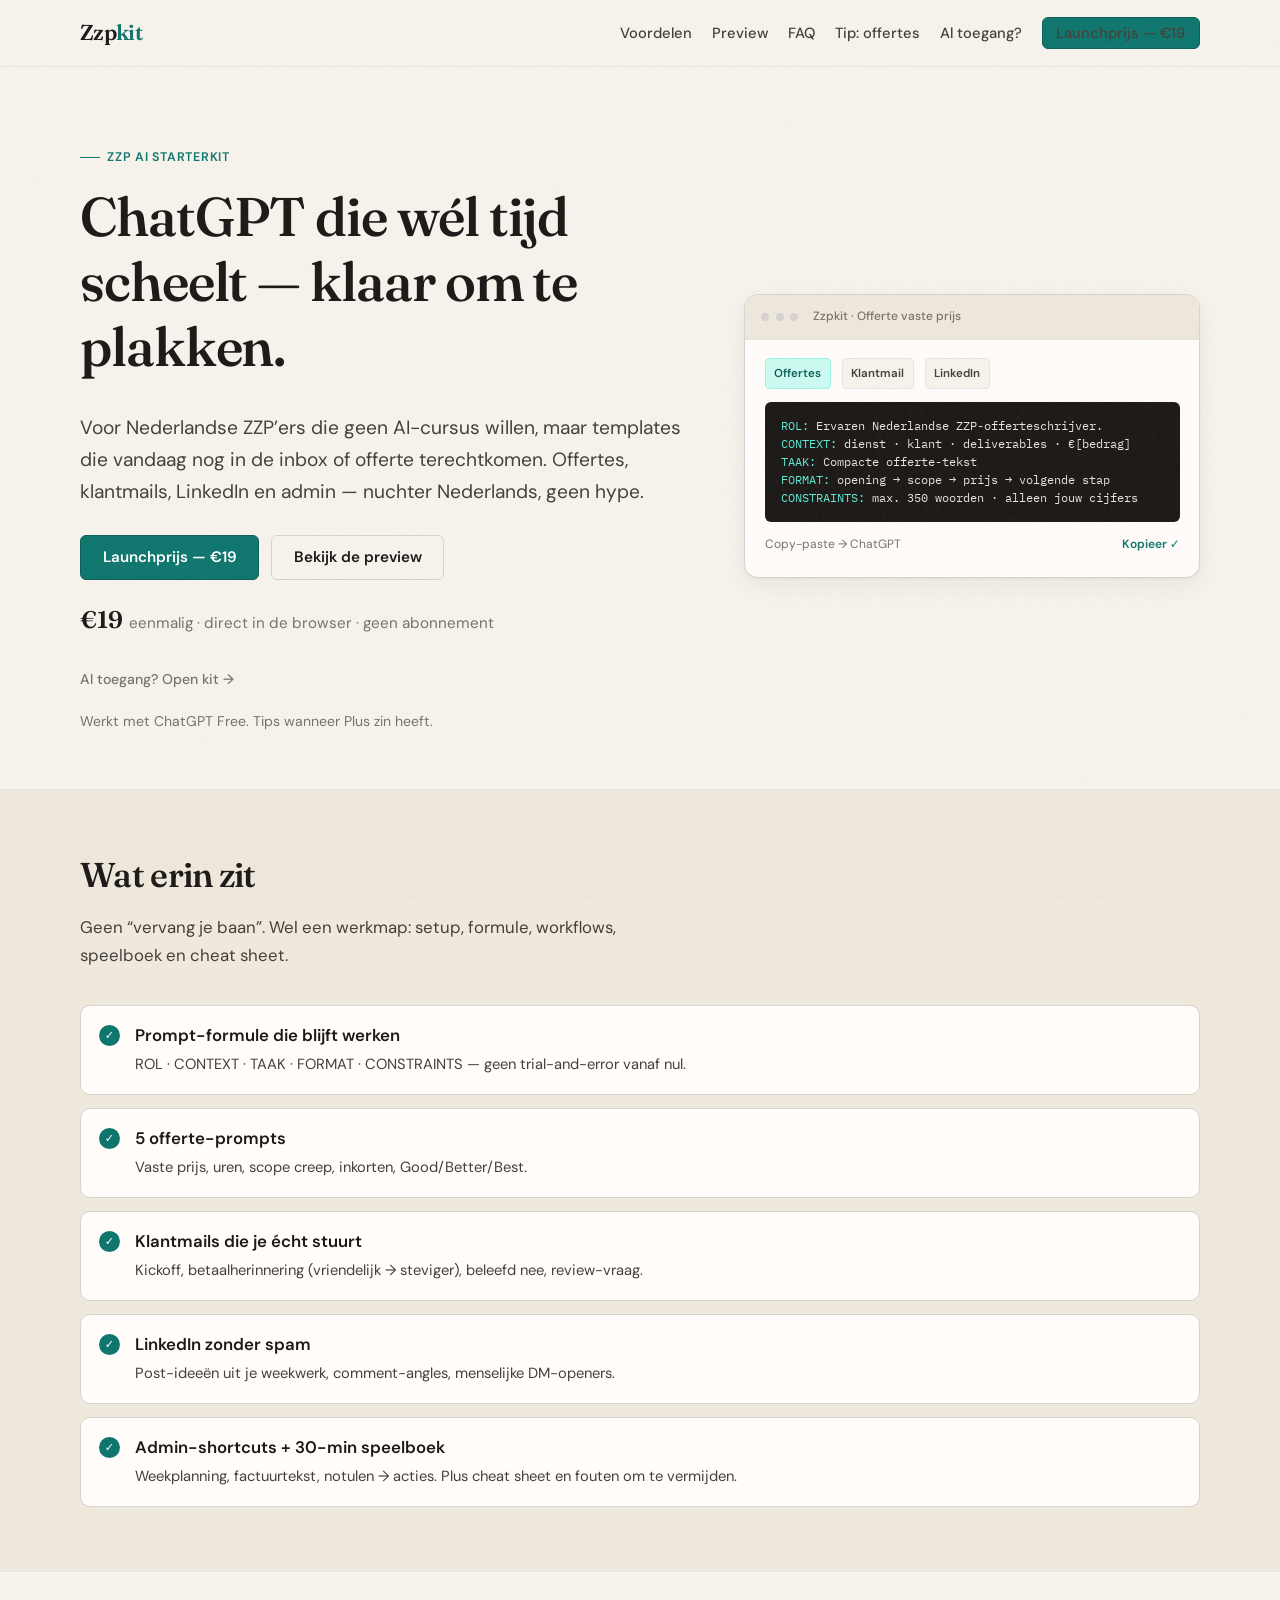
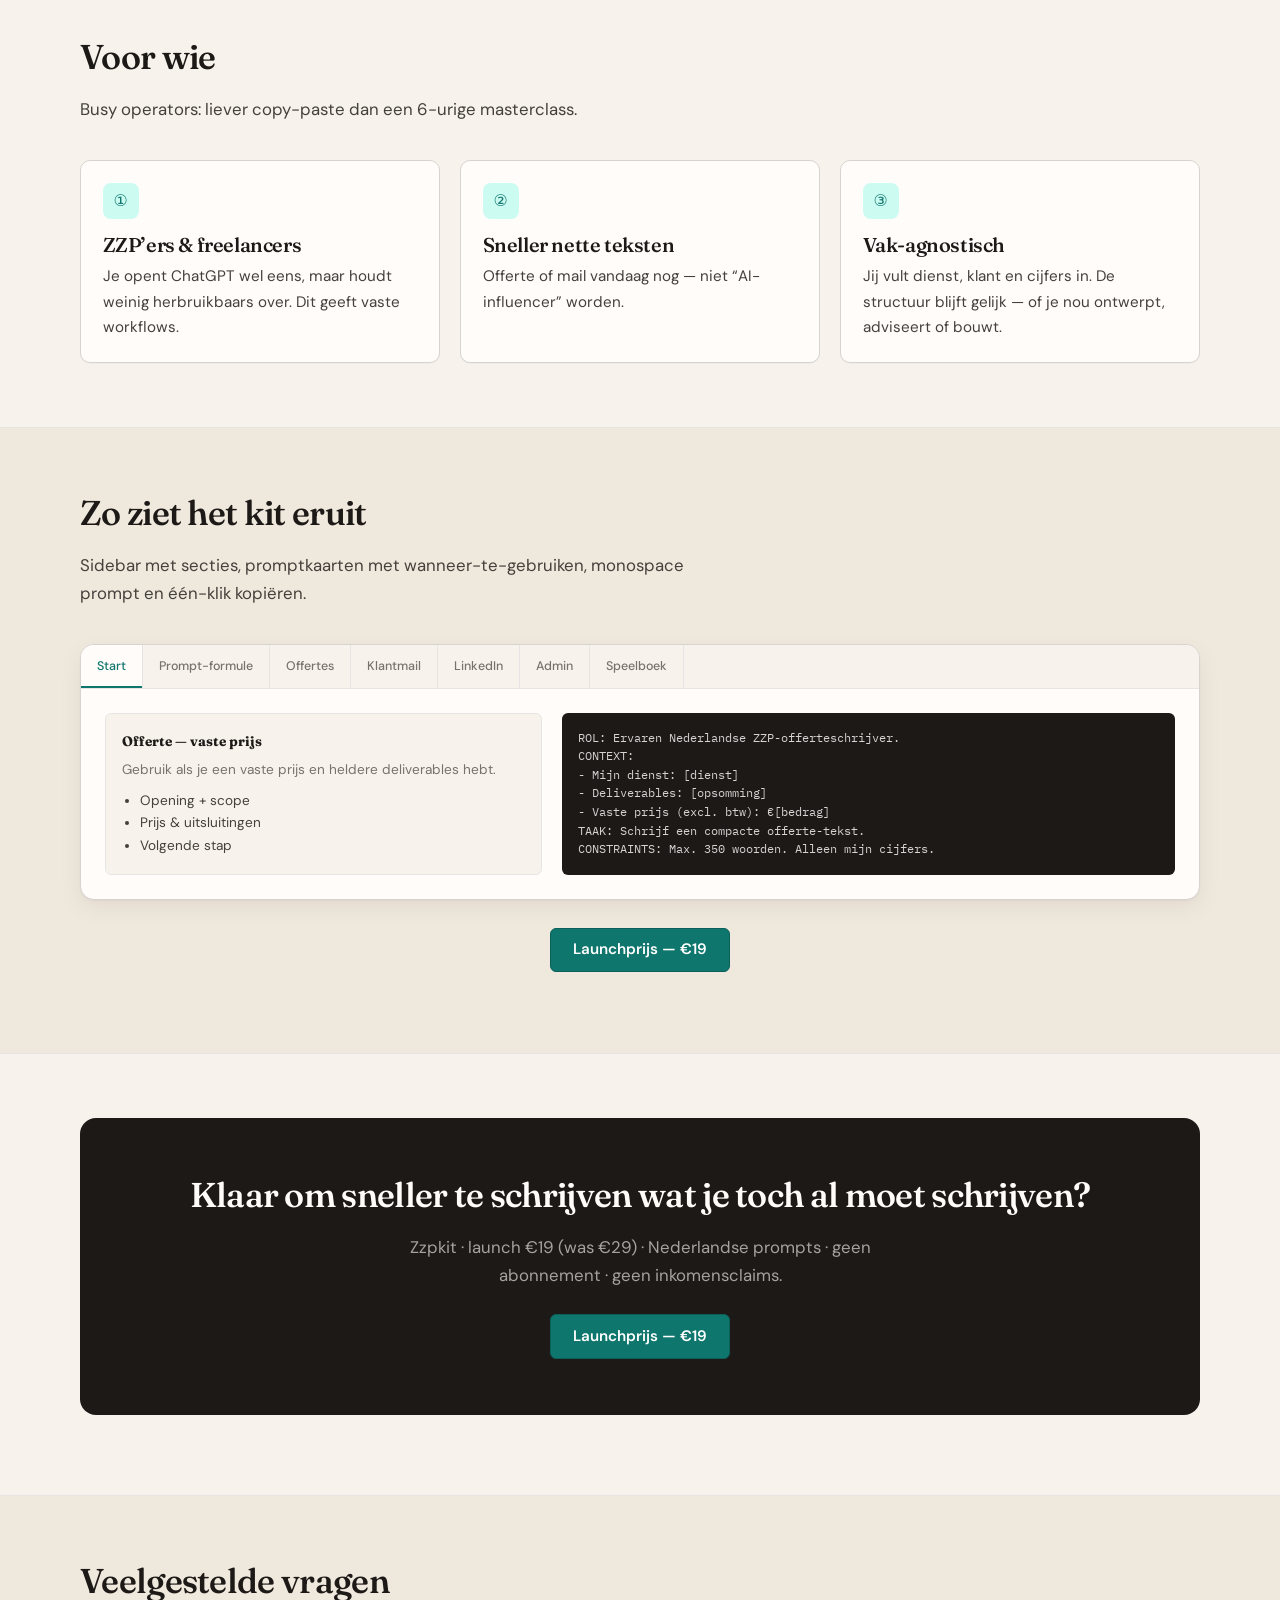
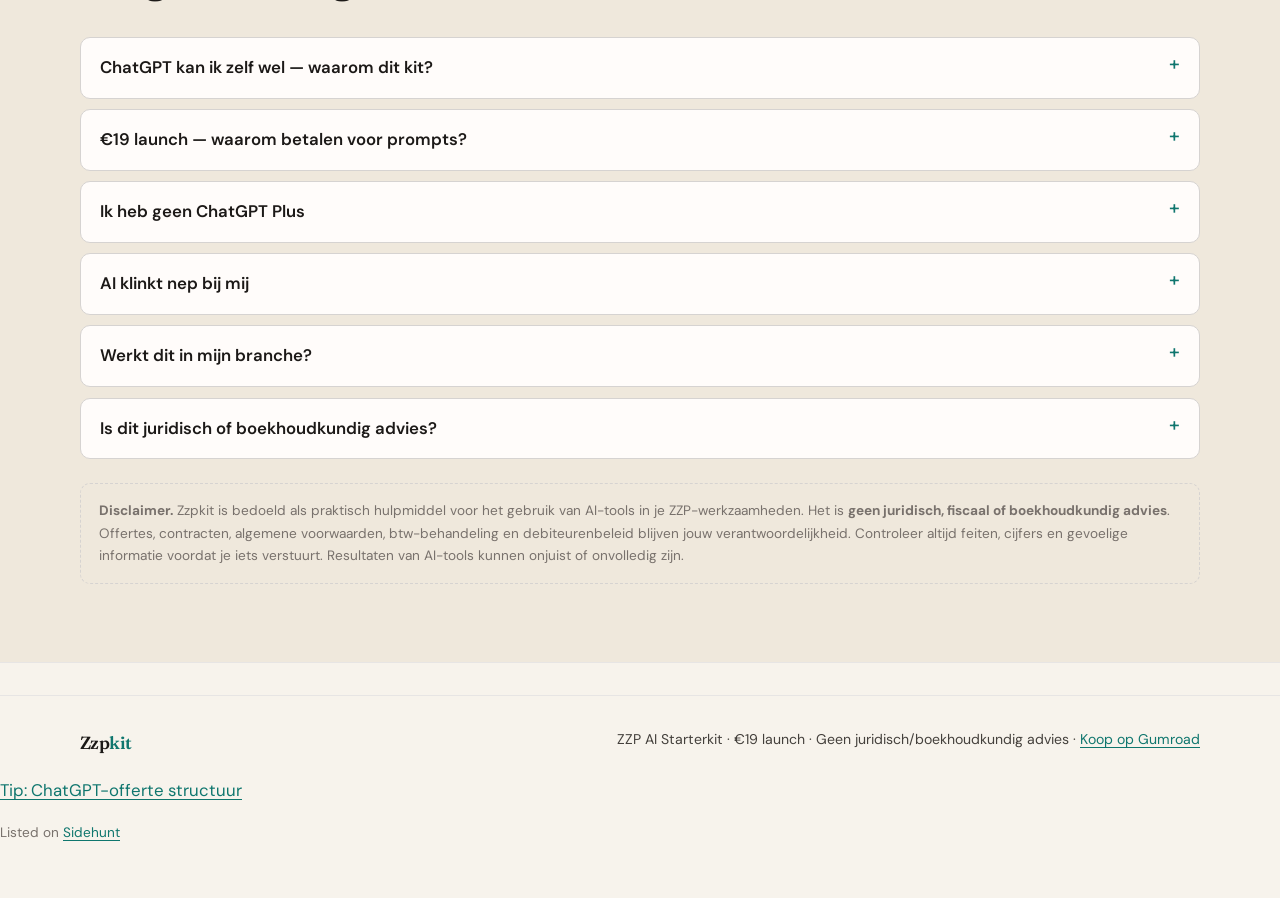
==== commit 35f1e419: "Launch price €19 until Sunday" ====
--- a/index.html
+++ b/index.html
@@ -4,7 +4,7 @@
   <meta charset="utf-8" />
   <meta name="viewport" content="width=device-width, initial-scale=1" />
   <title>Zzpkit — ChatGPT-workflows voor ZZP’ers</title>
-  <meta name="description" content="Zzpkit: kant-en-klare ChatGPT-prompts voor offertes, klantmails, LinkedIn en admin. Voor Nederlandse ZZP’ers. €29. Geen hype." />
+  <meta name="description" content="Zzpkit: kant-en-klare ChatGPT-prompts voor offertes, klantmails, LinkedIn en admin. Voor Nederlandse ZZP’ers. €19 (launch). Geen hype." />
   <link rel="icon" href="favicon.svg" type="image/svg+xml" />
   <link rel="preconnect" href="https://fonts.googleapis.com" />
   <link rel="preconnect" href="https://fonts.gstatic.com" crossorigin />
@@ -22,10 +22,10 @@
           <li><a href="#faq">FAQ</a></li>
           <li><a href="blog/chatgpt-offerte-zzp.html">Tip: offertes</a></li>
           <li><a href="app.html">Al toegang?</a></li>
-          <li><a class="btn btn-primary btn-sm" href="https://gravesam.gumroad.com/l/srbbeq" target="_blank" rel="noopener">Koop toegang — €29</a></li>
+          <li><a class="btn btn-primary btn-sm" href="https://gravesam.gumroad.com/l/srbbeq" target="_blank" rel="noopener">Launchprijs — €19</a></li>
         </ul>
       </nav>
-      <a class="btn btn-primary btn-sm" href="https://gravesam.gumroad.com/l/srbbeq" target="_blank" rel="noopener" style="display:none" id="mobile-cta">€29</a>
+      <a class="btn btn-primary btn-sm" href="https://gravesam.gumroad.com/l/srbbeq" target="_blank" rel="noopener" style="display:none" id="mobile-cta">€19</a>
     </div>
   </header>
 
@@ -40,10 +40,10 @@
             Offertes, klantmails, LinkedIn en admin — nuchter Nederlands, geen hype.
           </p>
           <div class="hero-cta">
-            <a class="btn btn-primary" href="https://gravesam.gumroad.com/l/srbbeq" target="_blank" rel="noopener">Koop toegang — €29</a>
+            <a class="btn btn-primary" href="https://gravesam.gumroad.com/l/srbbeq" target="_blank" rel="noopener">Launchprijs — €19</a>
             <a class="btn btn-ghost" href="#preview">Bekijk de preview</a>
           </div>
-          <p class="price-tag"><strong>€29</strong> eenmalig · direct in de browser · geen abonnement</p>
+          <p class="price-tag"><strong>€19</strong> eenmalig · direct in de browser · geen abonnement</p>
           <p><a class="access-link" href="app.html">Al toegang? Open kit →</a></p>
           <p class="trust-line">Werkt met ChatGPT Free. Tips wanneer Plus zin heeft.</p>
         </div>
@@ -181,7 +181,7 @@
           </div>
         </div>
         <p style="text-align:center;margin-top:1.75rem">
-          <a class="btn btn-primary" href="https://gravesam.gumroad.com/l/srbbeq" target="_blank" rel="noopener">Koop toegang — €29</a>
+          <a class="btn btn-primary" href="https://gravesam.gumroad.com/l/srbbeq" target="_blank" rel="noopener">Launchprijs — €19</a>
         </p>
       </div>
     </section>
@@ -190,8 +190,8 @@
       <div class="container">
         <div class="cta-band">
           <h2>Klaar om sneller te schrijven wat je toch al moet schrijven?</h2>
-          <p>Zzpkit · eenmalig €29 · Nederlandse prompts · geen abonnement · geen inkomensclaims.</p>
-          <a class="btn btn-primary" href="https://gravesam.gumroad.com/l/srbbeq" target="_blank" rel="noopener">Koop toegang — €29</a>
+          <p>Zzpkit · launch €19 (was €29) · Nederlandse prompts · geen abonnement · geen inkomensclaims.</p>
+          <a class="btn btn-primary" href="https://gravesam.gumroad.com/l/srbbeq" target="_blank" rel="noopener">Launchprijs — €19</a>
         </div>
       </div>
     </section>
@@ -207,7 +207,7 @@
             <p>Klopt. Dit scheelt je het uitzoekwerk: bewezen structuur + prompts voor de vier taken die ZZP’ers het meest tijd kosten.</p>
           </details>
           <details>
-            <summary>€29 voor prompts?</summary>
+            <summary>€19 launch — waarom betalen voor prompts?</summary>
             <p>Je koopt geen losse trucs, maar een werkmap: setup, formule, workflows, speelboek en cheat sheet. Eén nette offerte sneller = terugverdiend.</p>
           </details>
           <details>
@@ -240,7 +240,7 @@
   <footer class="site-footer">
     <div class="container inner">
       <a class="logo" href="index.html">Zzp<span>kit</span></a>
-      <p>ZZP AI Starterkit · €29 · Geen juridisch/boekhoudkundig advies · <a href="https://gravesam.gumroad.com/l/srbbeq" target="_blank" rel="noopener">Koop op Gumroad</a></p>
+      <p>ZZP AI Starterkit · €19 launch · Geen juridisch/boekhoudkundig advies · <a href="https://gravesam.gumroad.com/l/srbbeq" target="_blank" rel="noopener">Koop op Gumroad</a></p>
     </div>
       <p style="margin-top:0.75rem"><a href="blog/chatgpt-offerte-zzp.html">Tip: ChatGPT-offerte structuur</a></p>
   
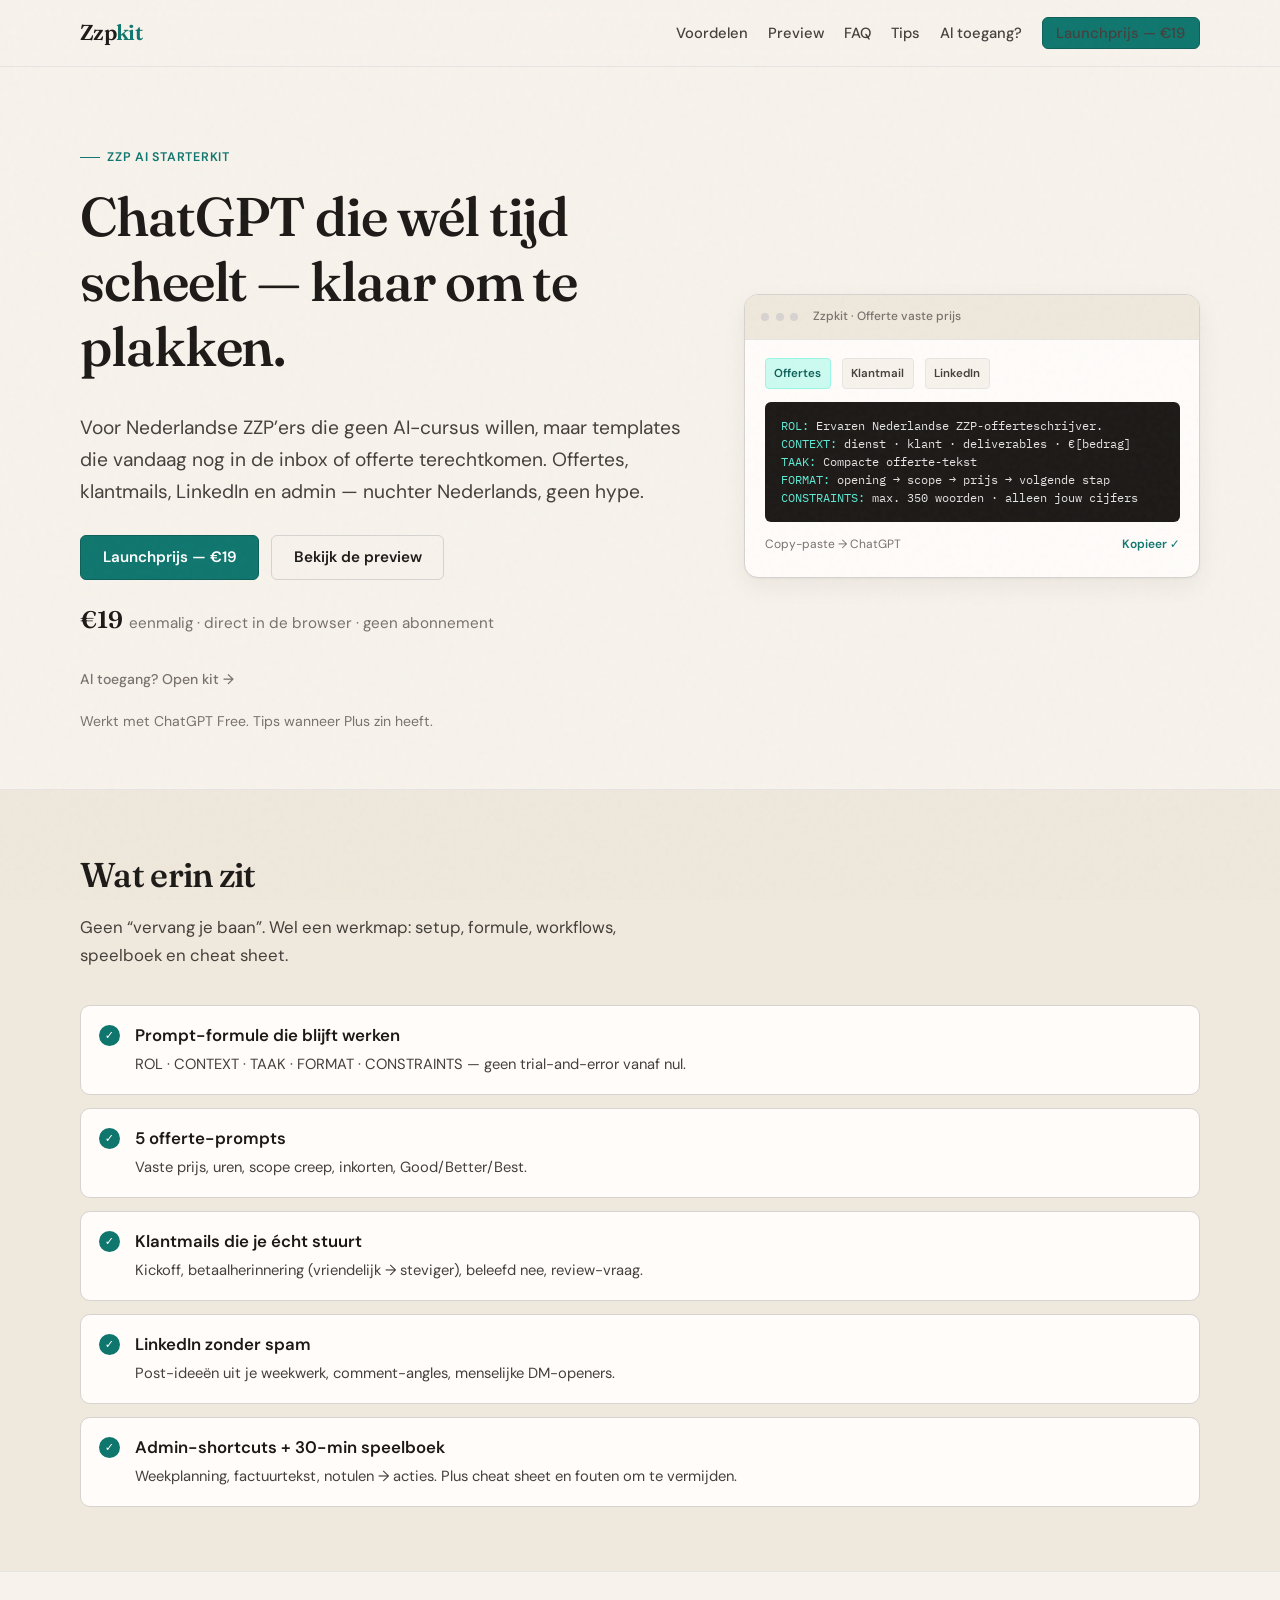
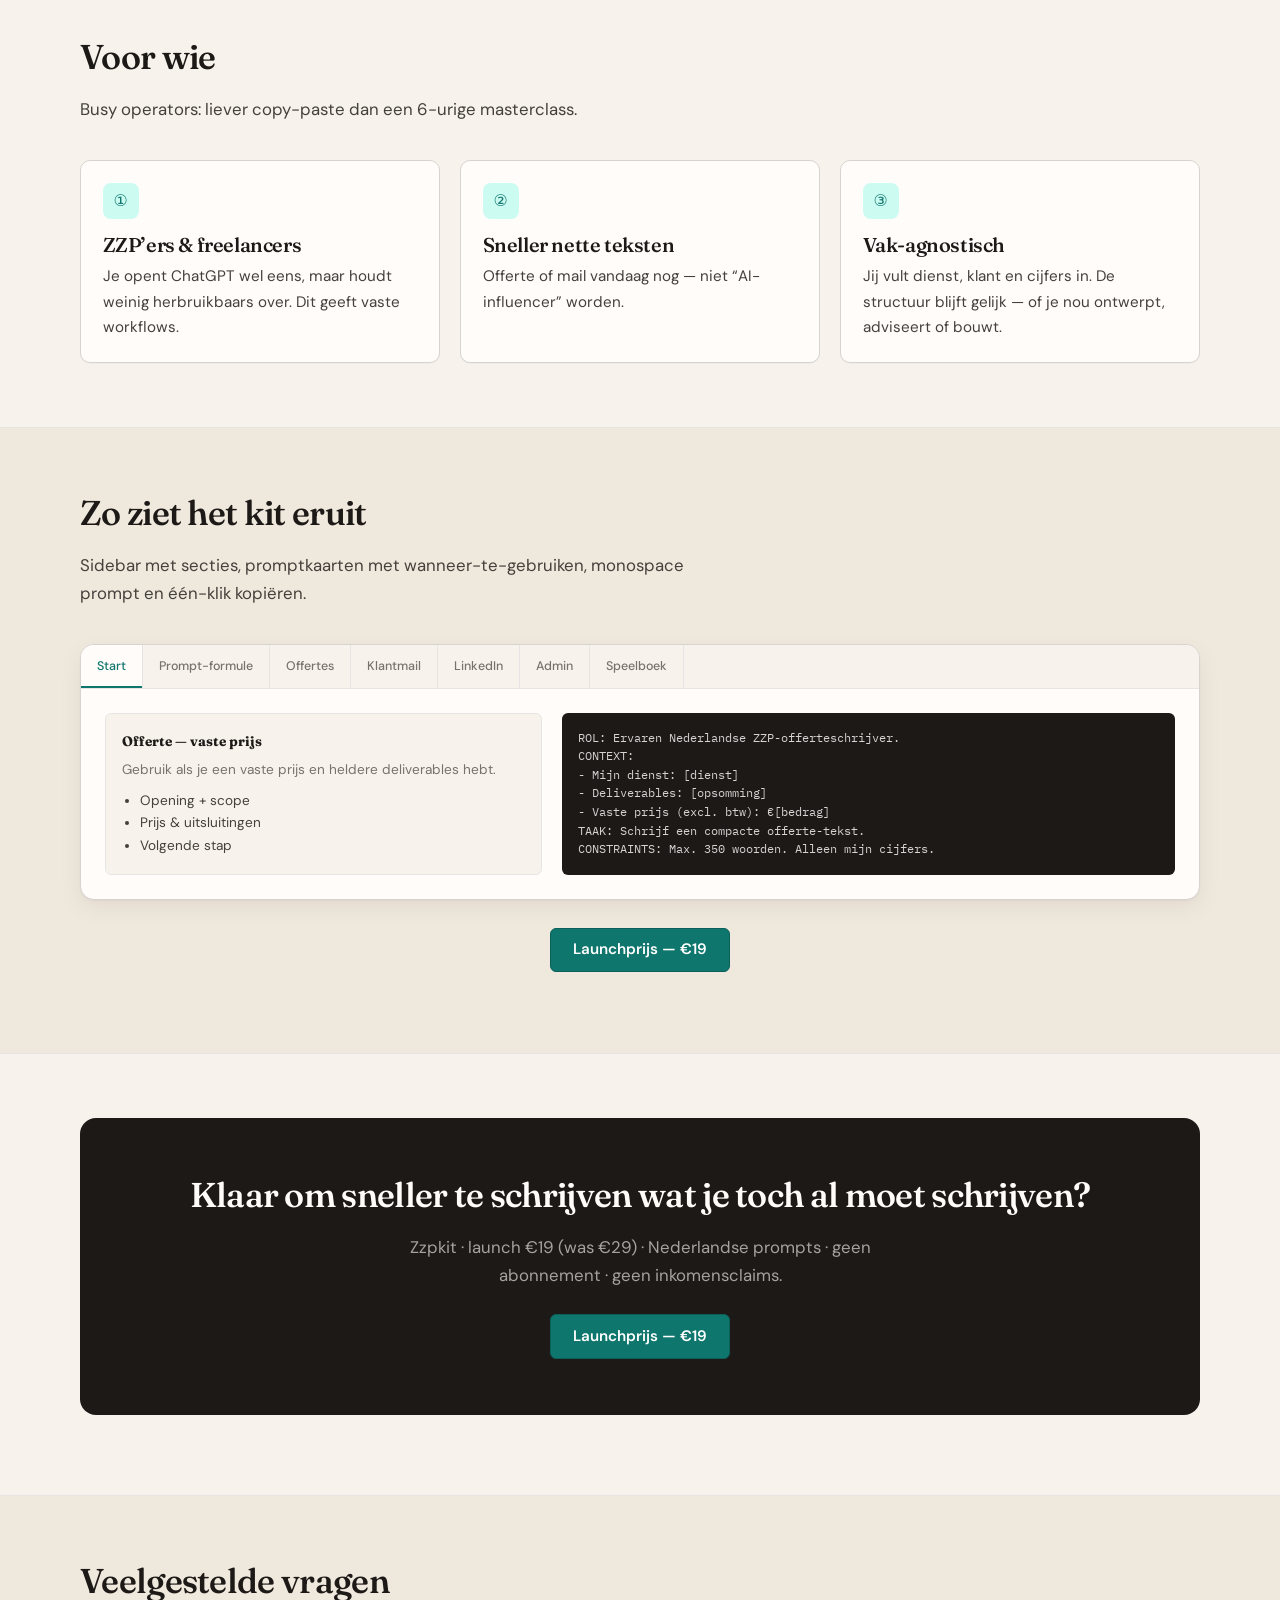
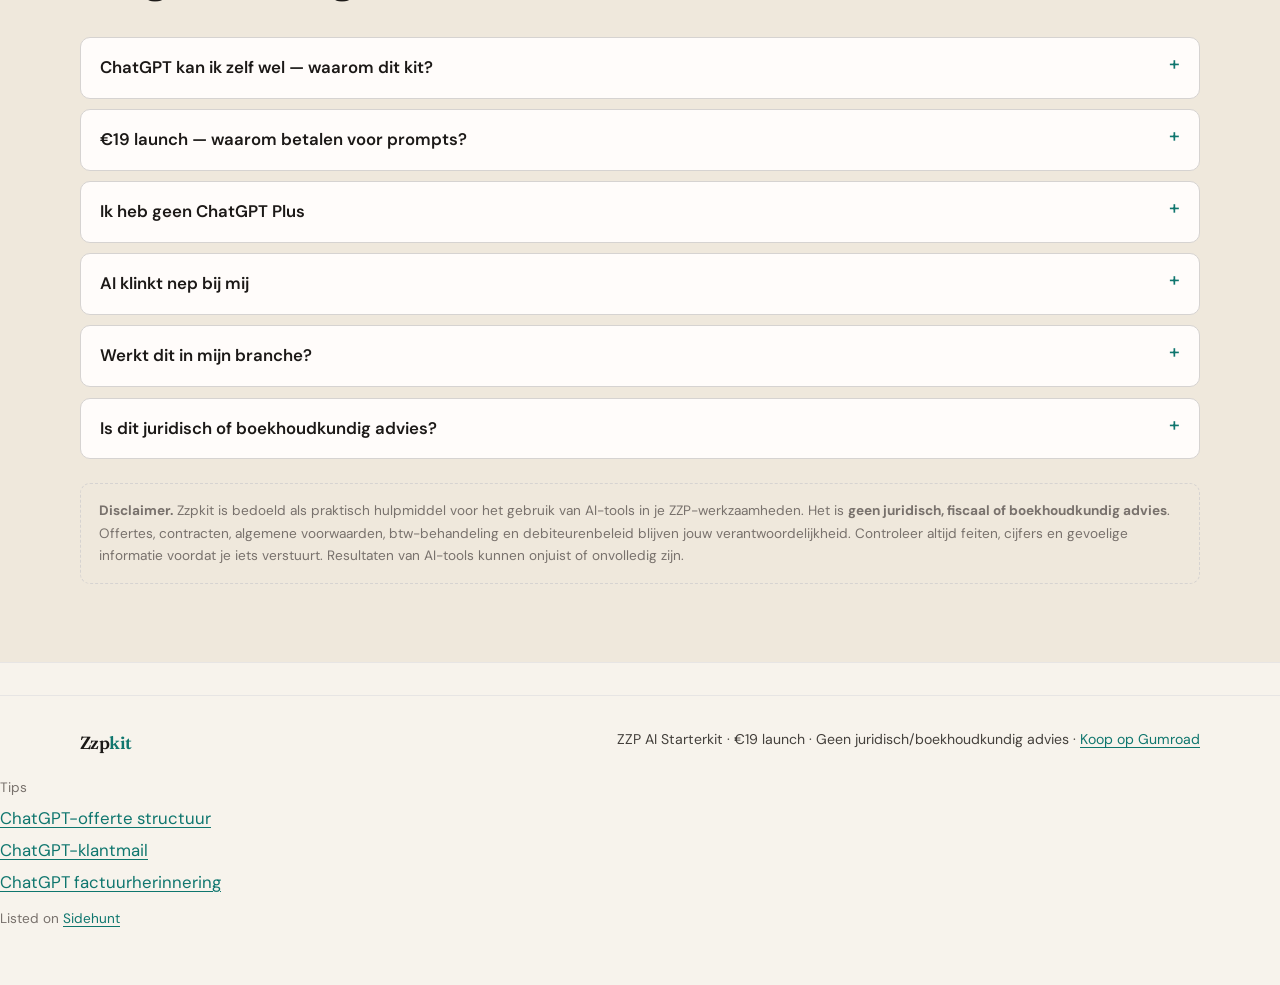
==== commit d117192b: "Add klantmail and factuur tip pages" ====
--- a/index.html
+++ b/index.html
@@ -20,7 +20,7 @@
           <li><a href="#voordelen">Voordelen</a></li>
           <li><a href="#preview">Preview</a></li>
           <li><a href="#faq">FAQ</a></li>
-          <li><a href="blog/chatgpt-offerte-zzp.html">Tip: offertes</a></li>
+          <li><a href="#tips">Tips</a></li>
           <li><a href="app.html">Al toegang?</a></li>
           <li><a class="btn btn-primary btn-sm" href="https://gravesam.gumroad.com/l/srbbeq" target="_blank" rel="noopener">Launchprijs — €19</a></li>
         </ul>
@@ -242,8 +242,12 @@
       <a class="logo" href="index.html">Zzp<span>kit</span></a>
       <p>ZZP AI Starterkit · €19 launch · Geen juridisch/boekhoudkundig advies · <a href="https://gravesam.gumroad.com/l/srbbeq" target="_blank" rel="noopener">Koop op Gumroad</a></p>
     </div>
-      <p style="margin-top:0.75rem"><a href="blog/chatgpt-offerte-zzp.html">Tip: ChatGPT-offerte structuur</a></p>
-  
+      <div id="tips" style="margin-top:0.75rem">
+        <p style="margin:0 0 0.35rem;font-size:0.85rem;color:var(--muted)">Tips</p>
+        <p style="margin:0.25rem 0"><a href="blog/chatgpt-offerte-zzp.html">ChatGPT-offerte structuur</a></p>
+        <p style="margin:0.25rem 0"><a href="blog/chatgpt-klantmail-zzp.html">ChatGPT-klantmail</a></p>
+        <p style="margin:0.25rem 0"><a href="blog/chatgpt-admin-factuur-zzp.html">ChatGPT factuurherinnering</a></p>
+      </div>
     <p style="margin-top:0.75rem;font-size:0.85rem;color:var(--muted)">Listed on <a href="https://sidehunt.io/" target="_blank" rel="noopener">Sidehunt</a></p>
   </footer>
 
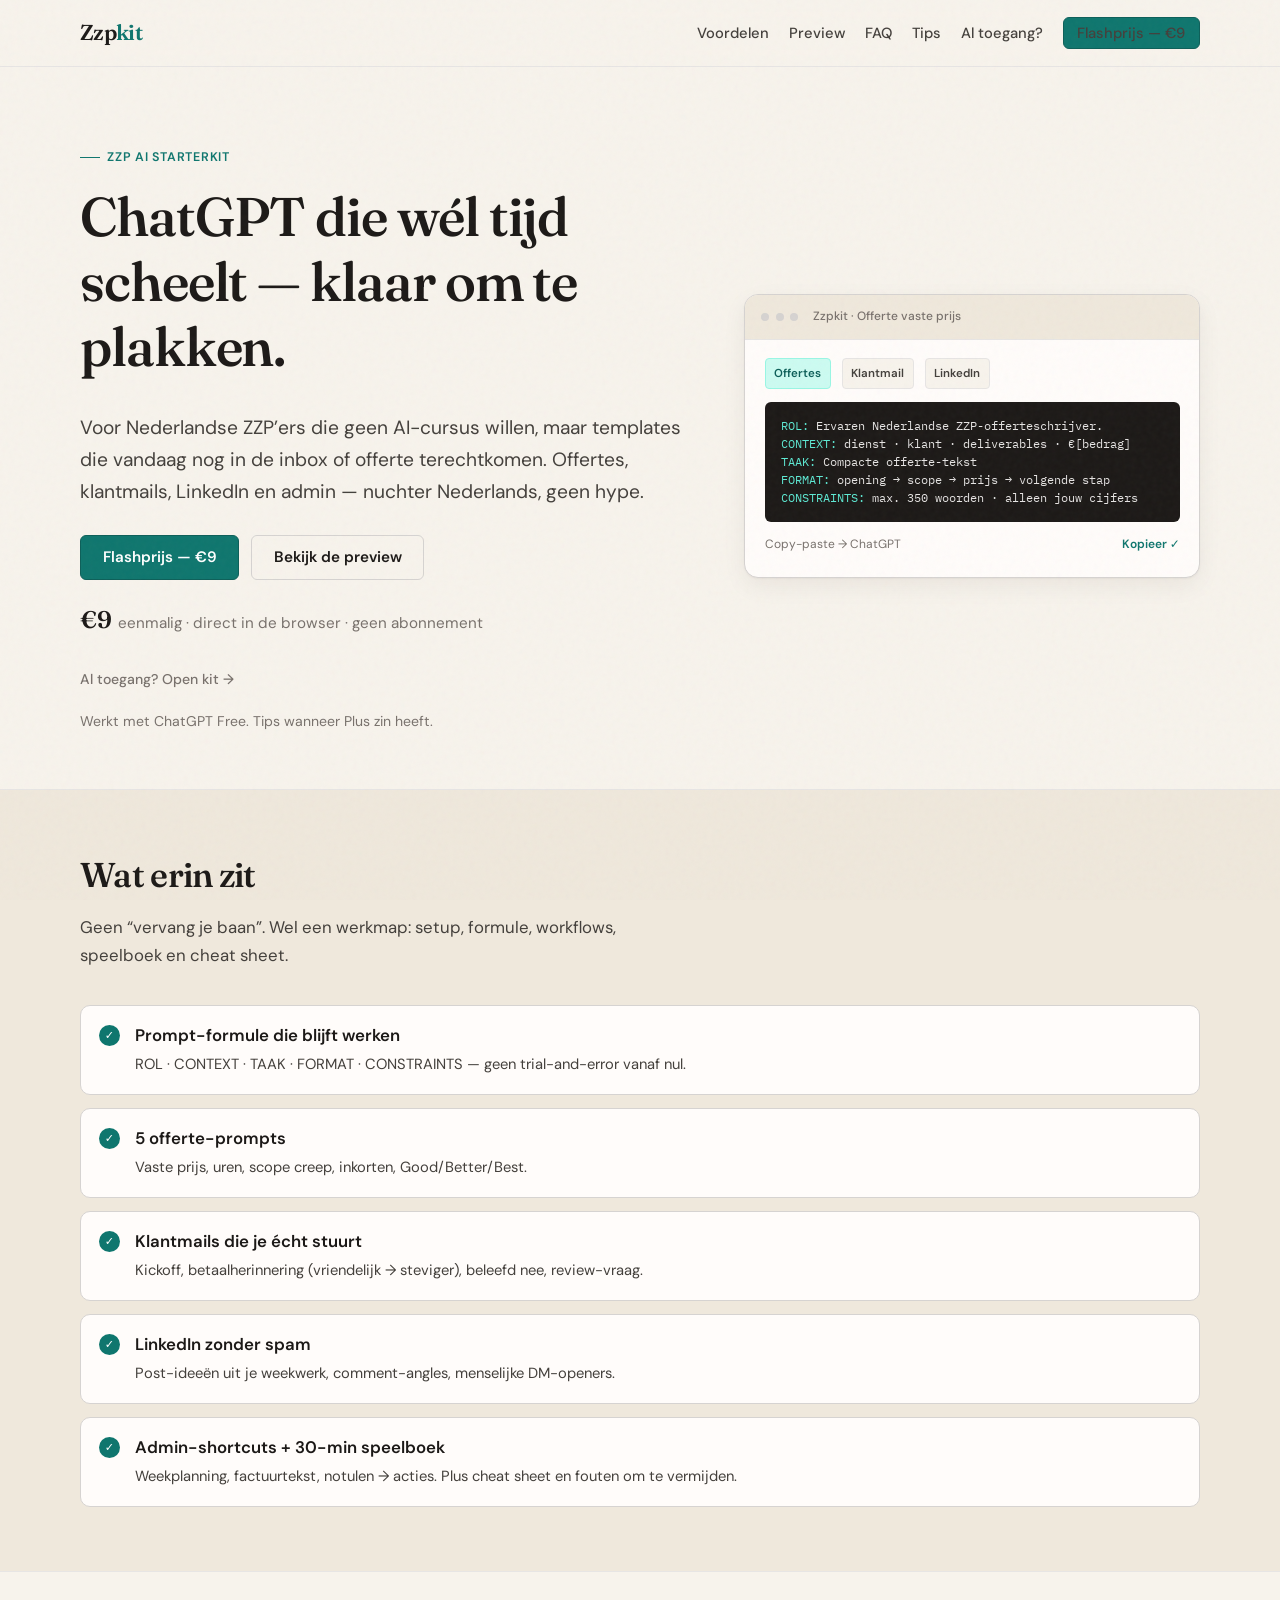
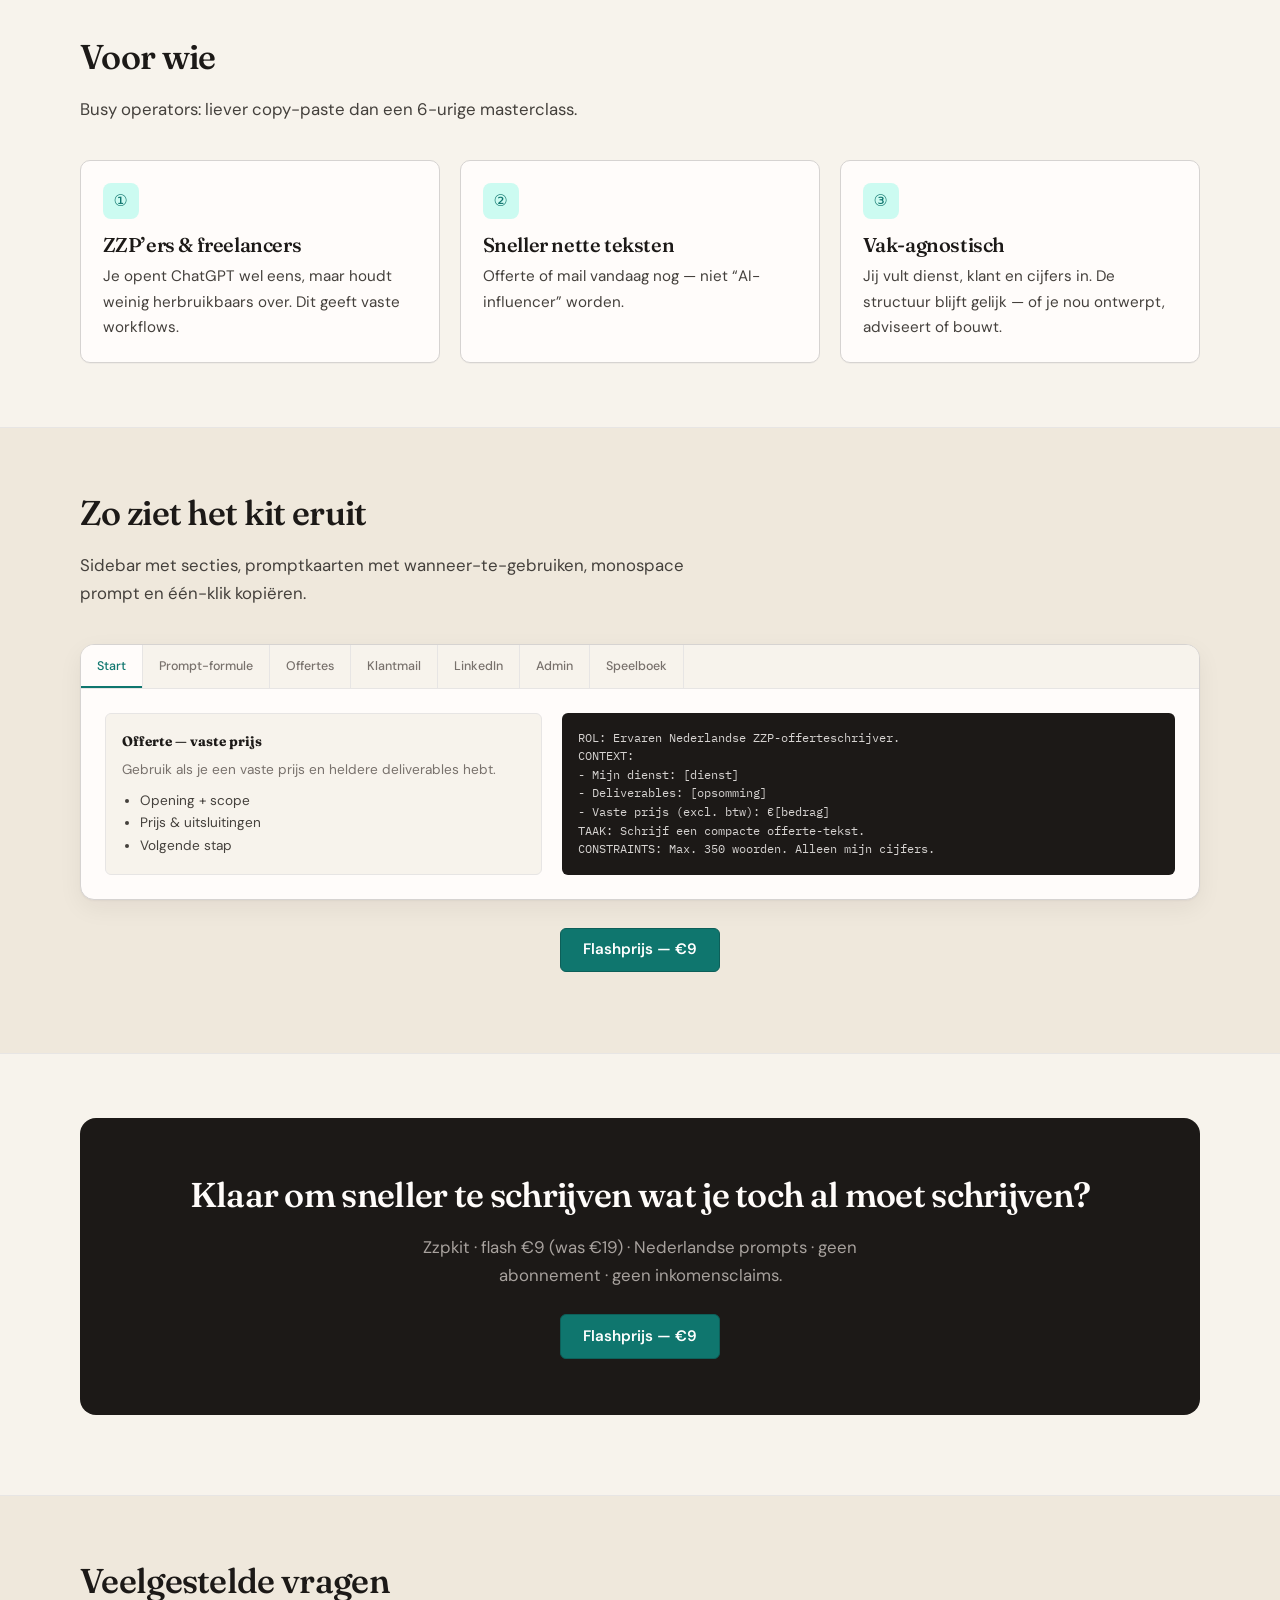
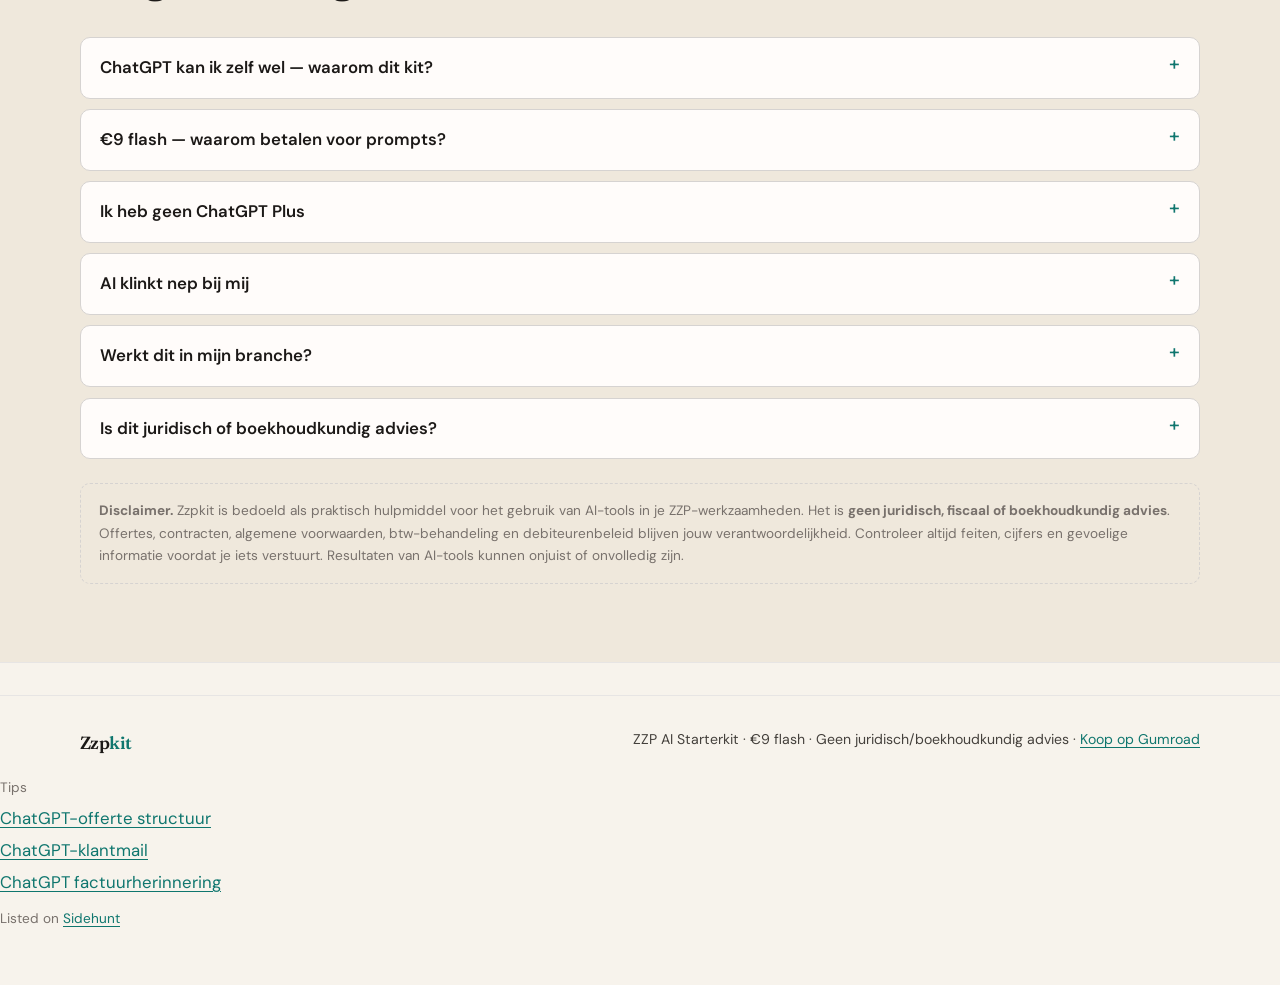
==== commit 30927c32: "Flash price €9 on public CTAs" ====
--- a/index.html
+++ b/index.html
@@ -4,7 +4,7 @@
   <meta charset="utf-8" />
   <meta name="viewport" content="width=device-width, initial-scale=1" />
   <title>Zzpkit — ChatGPT-workflows voor ZZP’ers</title>
-  <meta name="description" content="Zzpkit: kant-en-klare ChatGPT-prompts voor offertes, klantmails, LinkedIn en admin. Voor Nederlandse ZZP’ers. €19 (launch). Geen hype." />
+  <meta name="description" content="Zzpkit: kant-en-klare ChatGPT-prompts voor offertes, klantmails, LinkedIn en admin. Voor Nederlandse ZZP’ers. €9 flash. Geen hype." />
   <link rel="icon" href="favicon.svg" type="image/svg+xml" />
   <link rel="preconnect" href="https://fonts.googleapis.com" />
   <link rel="preconnect" href="https://fonts.gstatic.com" crossorigin />
@@ -22,10 +22,10 @@
           <li><a href="#faq">FAQ</a></li>
           <li><a href="#tips">Tips</a></li>
           <li><a href="app.html">Al toegang?</a></li>
-          <li><a class="btn btn-primary btn-sm" href="https://gravesam.gumroad.com/l/srbbeq" target="_blank" rel="noopener">Launchprijs — €19</a></li>
+          <li><a class="btn btn-primary btn-sm" href="https://gravesam.gumroad.com/l/srbbeq" target="_blank" rel="noopener">Flashprijs — €9</a></li>
         </ul>
       </nav>
-      <a class="btn btn-primary btn-sm" href="https://gravesam.gumroad.com/l/srbbeq" target="_blank" rel="noopener" style="display:none" id="mobile-cta">€19</a>
+      <a class="btn btn-primary btn-sm" href="https://gravesam.gumroad.com/l/srbbeq" target="_blank" rel="noopener" style="display:none" id="mobile-cta">€9</a>
     </div>
   </header>
 
@@ -40,10 +40,10 @@
             Offertes, klantmails, LinkedIn en admin — nuchter Nederlands, geen hype.
           </p>
           <div class="hero-cta">
-            <a class="btn btn-primary" href="https://gravesam.gumroad.com/l/srbbeq" target="_blank" rel="noopener">Launchprijs — €19</a>
+            <a class="btn btn-primary" href="https://gravesam.gumroad.com/l/srbbeq" target="_blank" rel="noopener">Flashprijs — €9</a>
             <a class="btn btn-ghost" href="#preview">Bekijk de preview</a>
           </div>
-          <p class="price-tag"><strong>€19</strong> eenmalig · direct in de browser · geen abonnement</p>
+          <p class="price-tag"><strong>€9</strong> eenmalig · direct in de browser · geen abonnement</p>
           <p><a class="access-link" href="app.html">Al toegang? Open kit →</a></p>
           <p class="trust-line">Werkt met ChatGPT Free. Tips wanneer Plus zin heeft.</p>
         </div>
@@ -181,7 +181,7 @@
           </div>
         </div>
         <p style="text-align:center;margin-top:1.75rem">
-          <a class="btn btn-primary" href="https://gravesam.gumroad.com/l/srbbeq" target="_blank" rel="noopener">Launchprijs — €19</a>
+          <a class="btn btn-primary" href="https://gravesam.gumroad.com/l/srbbeq" target="_blank" rel="noopener">Flashprijs — €9</a>
         </p>
       </div>
     </section>
@@ -190,8 +190,8 @@
       <div class="container">
         <div class="cta-band">
           <h2>Klaar om sneller te schrijven wat je toch al moet schrijven?</h2>
-          <p>Zzpkit · launch €19 (was €29) · Nederlandse prompts · geen abonnement · geen inkomensclaims.</p>
-          <a class="btn btn-primary" href="https://gravesam.gumroad.com/l/srbbeq" target="_blank" rel="noopener">Launchprijs — €19</a>
+          <p>Zzpkit · flash €9 (was €19) · Nederlandse prompts · geen abonnement · geen inkomensclaims.</p>
+          <a class="btn btn-primary" href="https://gravesam.gumroad.com/l/srbbeq" target="_blank" rel="noopener">Flashprijs — €9</a>
         </div>
       </div>
     </section>
@@ -207,7 +207,7 @@
             <p>Klopt. Dit scheelt je het uitzoekwerk: bewezen structuur + prompts voor de vier taken die ZZP’ers het meest tijd kosten.</p>
           </details>
           <details>
-            <summary>€19 launch — waarom betalen voor prompts?</summary>
+            <summary>€9 flash — waarom betalen voor prompts?</summary>
             <p>Je koopt geen losse trucs, maar een werkmap: setup, formule, workflows, speelboek en cheat sheet. Eén nette offerte sneller = terugverdiend.</p>
           </details>
           <details>
@@ -240,7 +240,7 @@
   <footer class="site-footer">
     <div class="container inner">
       <a class="logo" href="index.html">Zzp<span>kit</span></a>
-      <p>ZZP AI Starterkit · €19 launch · Geen juridisch/boekhoudkundig advies · <a href="https://gravesam.gumroad.com/l/srbbeq" target="_blank" rel="noopener">Koop op Gumroad</a></p>
+      <p>ZZP AI Starterkit · €9 flash · Geen juridisch/boekhoudkundig advies · <a href="https://gravesam.gumroad.com/l/srbbeq" target="_blank" rel="noopener">Koop op Gumroad</a></p>
     </div>
       <div id="tips" style="margin-top:0.75rem">
         <p style="margin:0 0 0.35rem;font-size:0.85rem;color:var(--muted)">Tips</p>
